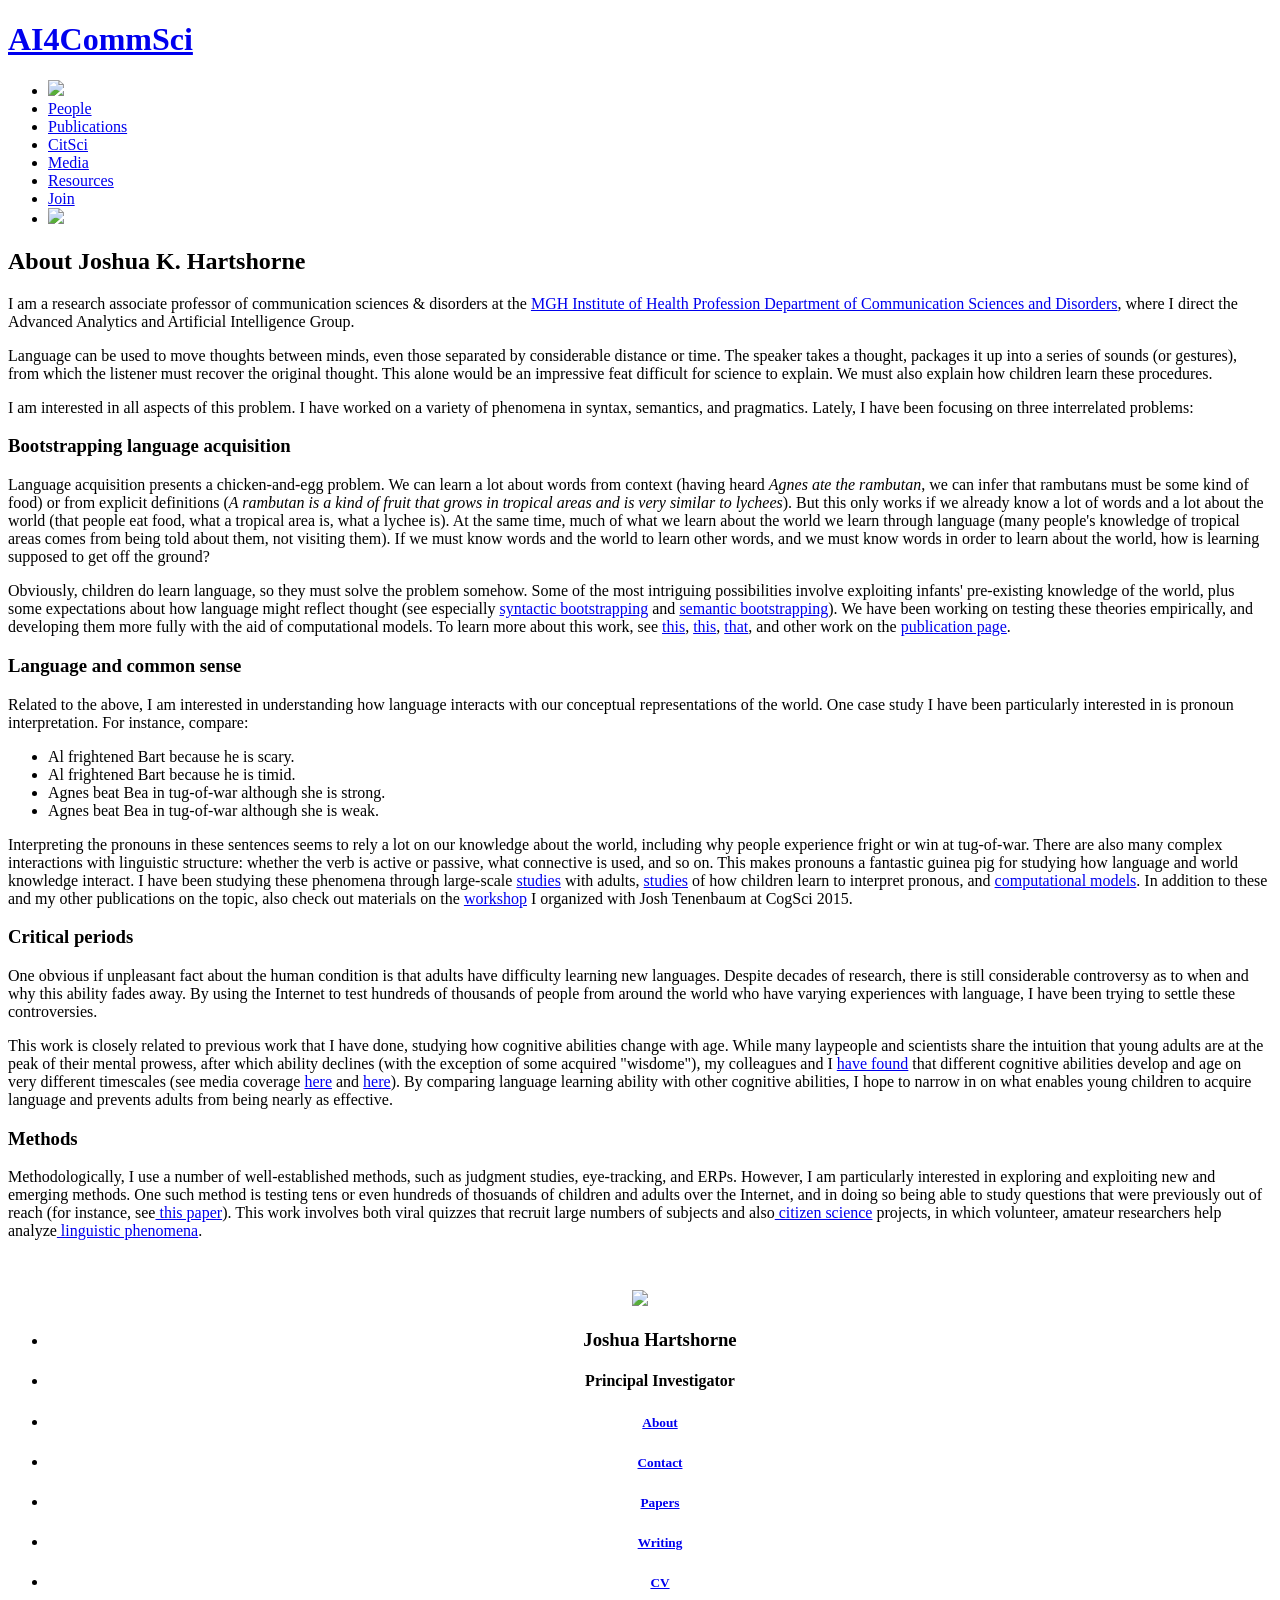
==== JKHartshorne.About.html @ 5b27b903 "Updated JKH CV on all All relevant links were updated" ====
<!DOCTYPE HTML>

<html>
	<head>
		<title>AI4CommSci!</title>
		<meta charset="utf-8" />
		<meta name="viewport" content="width=device-width, initial-scale=1" />
		<!--[if lte IE 8]><script src="assets/js/ie/html5shiv.js"></script><![endif]-->
		<link rel="stylesheet" href="assets/css/main.css" />
		<!--[if lte IE 8]><link rel="stylesheet" href="assets/css/ie8.css" /><![endif]-->
		<!--[if lte IE 9]><link rel="stylesheet" href="assets/css/ie9.css" /><![endif]-->
	</head>
	<body class="homepage">
		<div id="page-wrapper">

			<!-- Header -->
				<div id="header-wrapper">
					<div id="header" class="container">
						<!-- Logo -->
							<h1 id="logo"><a href="index.html">AI4CommSci</a></h1>
						<!-- Nav -->
						<nav id="nav">
							<ul id="header_ul">
								<li><img id="logo_rest" src="images/MGH IHP Logo.png"></li>
								<li><a href="People.html">People</a></li>
								<li><a href="Publications.html">Publications</a></li>
								<li><a href="http://gameswithwords.org/">CitSci</a></li>
								<li class="break"><a href="Media.html">Media</a></li>
								<li><a href="Resources.html">Resources</a></li>
								<li><a href="Join.html">Join</a></li>
								<li><img id="logo_rest" src="images/lab_new_logo.png"></li>

							</ul>
						</nav>

					</div>
				</div>

			<!-- Main -->
				<div class="wrapper">
					<div class="container" id="main">
						<div class="row 150%">
							<div class="8u 12u(narrower)">

								<!-- Content -->
									<article id="content">
						<!-- Content -->
								<header>
									<h2>About Joshua K. Hartshorne</h2>
								</header>
									<p>I am a research associate professor of communication sciences & disorders at the <a href="https://www.mghihp.edu/health-rehabilitation-sciences/departments-programs/communication-sciences-disorders" target="_blank">MGH Institute of Health Profession Department of Communication Sciences and Disorders</a>, where I direct the Advanced Analytics and Artificial Intelligence Group.</p>
									<p>Language can be used to move thoughts between minds, even those separated by considerable distance or time. The speaker takes a thought, packages it up into a series of sounds (or gestures), from which the listener must recover the original thought. This alone would be an impressive feat difficult for science to explain. We must also explain how children learn these procedures.</p>
									<p>I am interested in all aspects of this problem. I have worked on a variety of phenomena in syntax, semantics, and pragmatics. Lately, I have been focusing on three interrelated problems:</p>
									<h3>Bootstrapping language acquisition</h3>
									<p>Language acquisition presents a chicken-and-egg problem. We can learn a lot about words from context (having heard <i>Agnes ate the rambutan</i>, we can infer that rambutans must be some kind of food) or from explicit definitions (<i>A rambutan is a kind of fruit that grows in tropical areas and is very similar to lychees</i>). But this only works if we already know a lot of words and a lot about the world (that people eat food, what a tropical area is, what a lychee is). At the same time, much of what we learn about the world we learn through language (many people's knowledge of tropical areas comes from being told about them, not visiting them). If we must know words and the world to learn other words, and we must know words in order to learn about the world, how is learning supposed to get off the ground? </p>
									<p>Obviously, children do learn language, so they must solve the problem somehow. Some of the most intriguing possibilities involve exploiting infants' pre-existing knowledge of the world, plus some expectations about how language might reflect thought (see especially <a href="https://en.wikipedia.org/wiki/Syntactic_bootstrapping" target="_blank">syntactic bootstrapping</a> and <a href="https://en.wikipedia.org/wiki/Bootstrapping_(linguistics)#Semantic_bootstrapping" target="_blank">semantic bootstrapping</a>). We have been working on testing these theories empirically, and developing them more fully with the aid of computational models. To learn more about this work, see <a href="https://d2dg4e62b1gc8m.cloudfront.net/pub_pdfs/HartshorneODonnellSudo_Cognition.pdf" target="_blank">this</a>, <a href="https://d2dg4e62b1gc8m.cloudfront.net/pub_pdfs/HartshornePogueSnedeker_withfigs.pdf" target="_blank">this</a>, <a href="https://d2dg4e62b1gc8m.cloudfront.net/pub_pdfs/HartshorneBonialPalmerACL2014.pdf" target="_blank">that</a>, and other work on the <a href="Publications.html">publication page</a>.</p>
									<h3>Language and common sense</h3>
									<p>Related to the above, I am interested in understanding how language interacts with our conceptual representations of the world. One case study I have been particularly interested in is pronoun interpretation. For instance, compare:
									<ul>
										<li>Al frightened Bart because he is scary.</li>
										<li>Al frightened Bart because he is timid.</li>
										<li>Agnes beat Bea in tug-of-war although she is strong.</li>
										<li>Agnes beat Bea in tug-of-war although she is weak.</li>
									</ul>
 									<p>Interpreting the pronouns in these sentences seems to rely a lot on our knowledge about the world, including why people experience fright or win at tug-of-war. There are also many complex interactions with linguistic structure: whether the verb is active or passive, what connective is used, and so on. This makes pronouns a fantastic guinea pig for studying how language and world knowledge interact. I have been studying these phenomena through large-scale <a href="https://d2dg4e62b1gc8m.cloudfront.net/pub_pdfs/HartshorneSnedeker2012.pdf" target="_blank">studies</a> with adults, <a href= "https://d2dg4e62b1gc8m.cloudfront.net/pub_pdfs/HartshorneNappaSnedeker_OOM_final.pdf" target="_blank">studies</a> of how children learn to interpret pronous, and <a href="https://d2dg4e62b1gc8m.cloudfront.net/pub_pdfs/Psychonomics_2014_Winograd.pdf" target="_blank">computational models</a>. In addition to these and my other publications on the topic, also check out materials on the <a href= "https://sites.google.com/site/languageandcommonsense2015/" target="_blank">workshop</a> I organized with Josh Tenenbaum at CogSci 2015.</p>
 									<h3>Critical periods</h3>
 									<p>One obvious if unpleasant fact about the human condition is that adults have difficulty learning new languages. Despite decades of research, there is still considerable controversy as to when and why this ability fades away. By using the Internet to test hundreds of thousands of people from around the world who have varying experiences with language, I have been trying to settle these controversies.</p>
 									<p>This work is closely related to previous work that I have done, studying how cognitive abilities change with age. While many laypeople and scientists share the intuition that young adults are at the peak of their mental prowess, after which ability declines (with the exception of some acquired "wisdome"), my colleagues and I <a href="https://d2dg4e62b1gc8m.cloudfront.net/pub_pdfs/HartshorneGermine2015.pdf" target="_blank">have found</a> that different cognitive abilities develop and age on very different timescales (see media coverage <a href="https://www.nytimes.com/2015/03/17/health/older-really-can-mean-wiser.html?_r=0" target="_blank">here</a> and <a href="https://www.bostonglobe.com/metro/2015/03/05/maybe-aging-isn-bad-after-all/VG7Jr73FstxcTl2h29CgRL/story.html" target="_blank">here</a>). By comparing language learning ability with other cognitive abilities, I hope to narrow in on what enables young children to acquire language and prevents adults from being nearly as effective.</p>
 									<h3>Methods</h3>
									<p>Methodologically, I use a number of well-established methods, such as judgment studies, eye-tracking, and ERPs. However, I am particularly interested in exploring and exploiting new and emerging methods. One such method is testing tens or even hundreds of thosuands of children and adults over the Internet, and in doing so being able to study questions that were previously out of reach (for instance, see<a href="https://d2dg4e62b1gc8m.cloudfront.net/pub_pdfs/HartshorneGermine2015.pdf" target="_blank"> this paper</a>). This work involves both viral quizzes that recruit large numbers of subjects and also<a href="https://en.wikipedia.org/wiki/Citizen_science" target="_blank"> citizen science</a> projects, in which volunteer, amateur researchers help analyze<a href="https://d2dg4e62b1gc8m.cloudfront.net/pub_pdfs/HartshorneBonialPalmerACL2014.pdf" target="_blank"> linguistic phenomena</a>.</p>

							</article>
							<p>&nbsp;</p>


		</div>
		<div class="4u 12u(narrower)">

								<!-- Sidebar -->
									<section id="sidebar">
										<center><section>
											<img src="images/Josh3.jpeg" height="250">
											<ul>
												<li><h3><b>Joshua Hartshorne</b></h3></li>
												<li><h4><b>Principal Investigator</b></h4></li>
												<li><h5><a href="JKHartshorne.About.html">About</a></h5></li>
												<li><h5><a href="JKHartshorne.Contact.html">Contact</a></h5></li>
												<li><h5><a href="Publications.html">Papers</a></h5></li>
												<li><h5><a href="JKHartshorne.Writing.html">Writing</a></h5></li>
												<li><h5><a href="images/documents/CV_papers_together (1) 4.28">CV</a></h5></li>
											</ul>

										</center></section>
									</section>

							</div>

		<!-- Scripts -->

			<script src="assets/js/jquery.min.js"></script>
			<script src="assets/js/jquery.dropotron.min.js"></script>
			<script src="assets/js/skel.min.js"></script>
			<script src="assets/js/util.js"></script>
			<!--[if lte IE 8]><script src="assets/js/ie/respond.min.js"></script><![endif]-->
			<script src="assets/js/main.js"></script>

	</body>
</html>
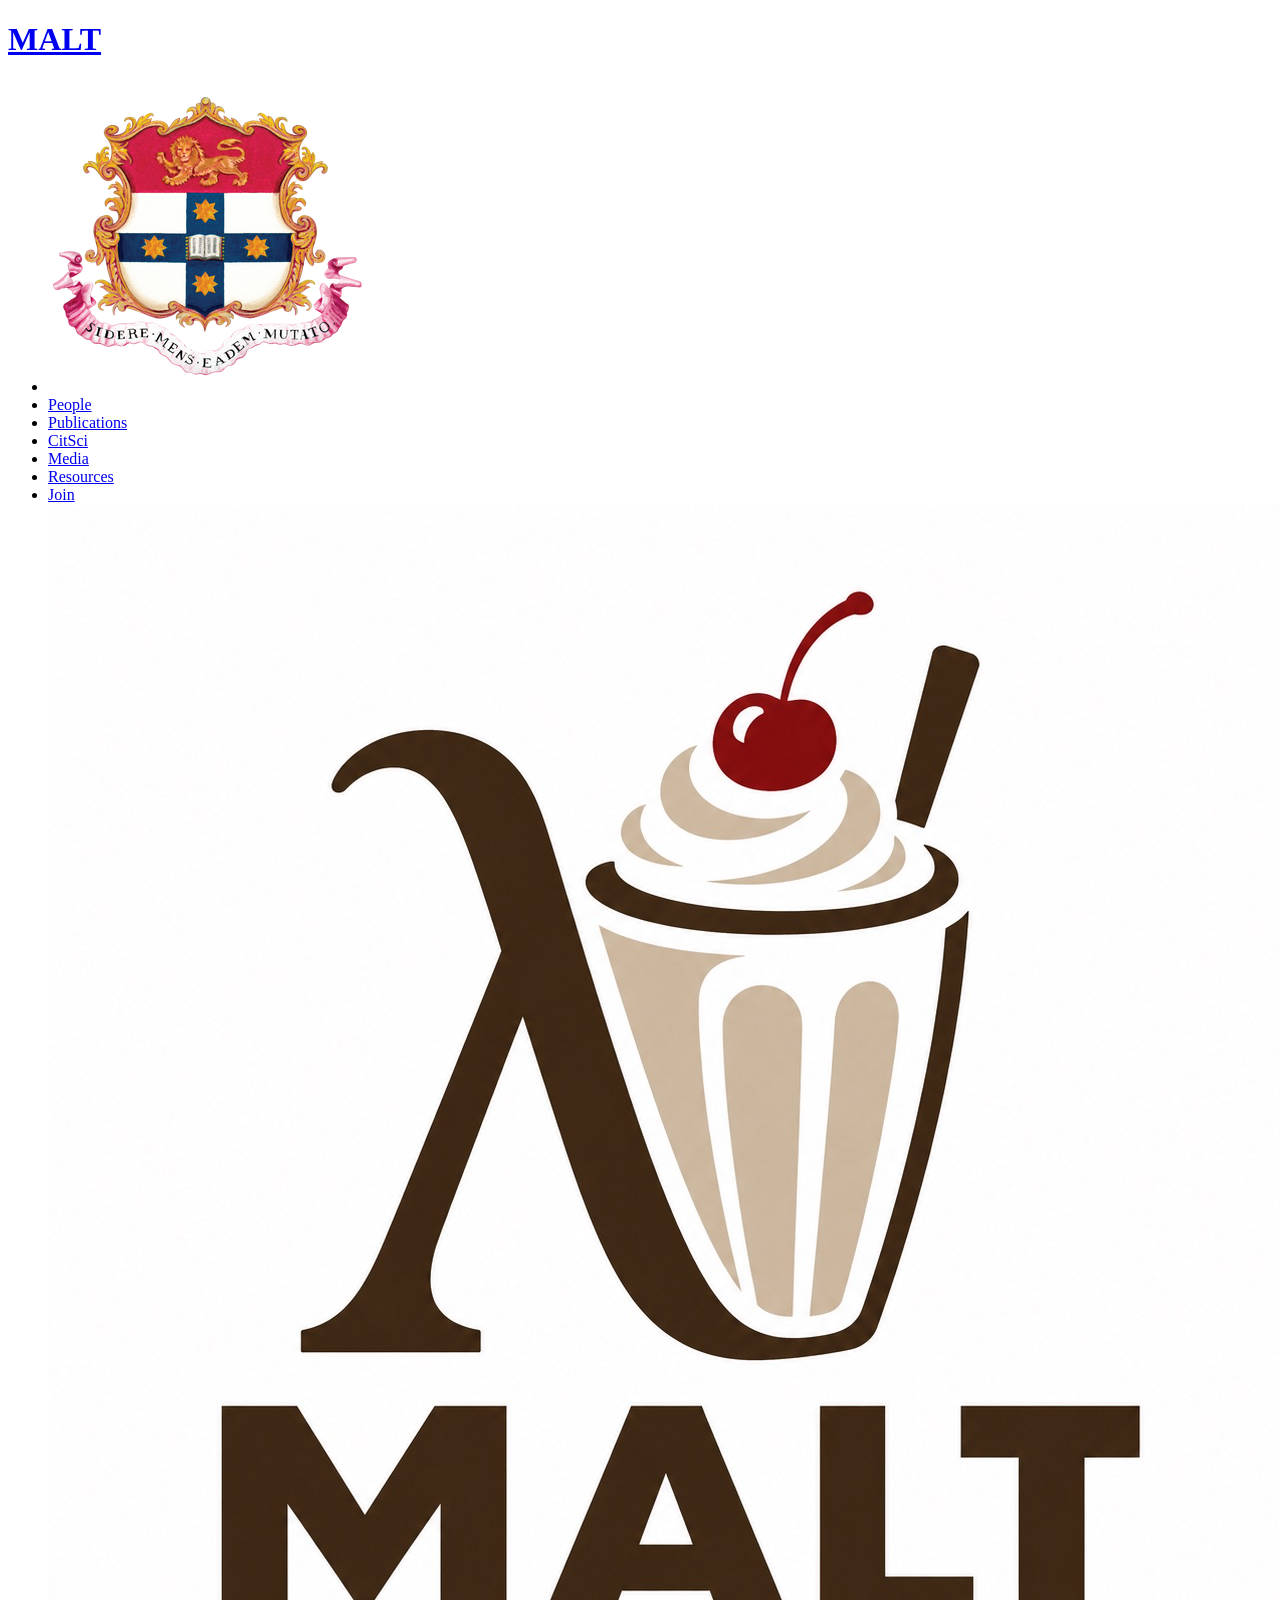
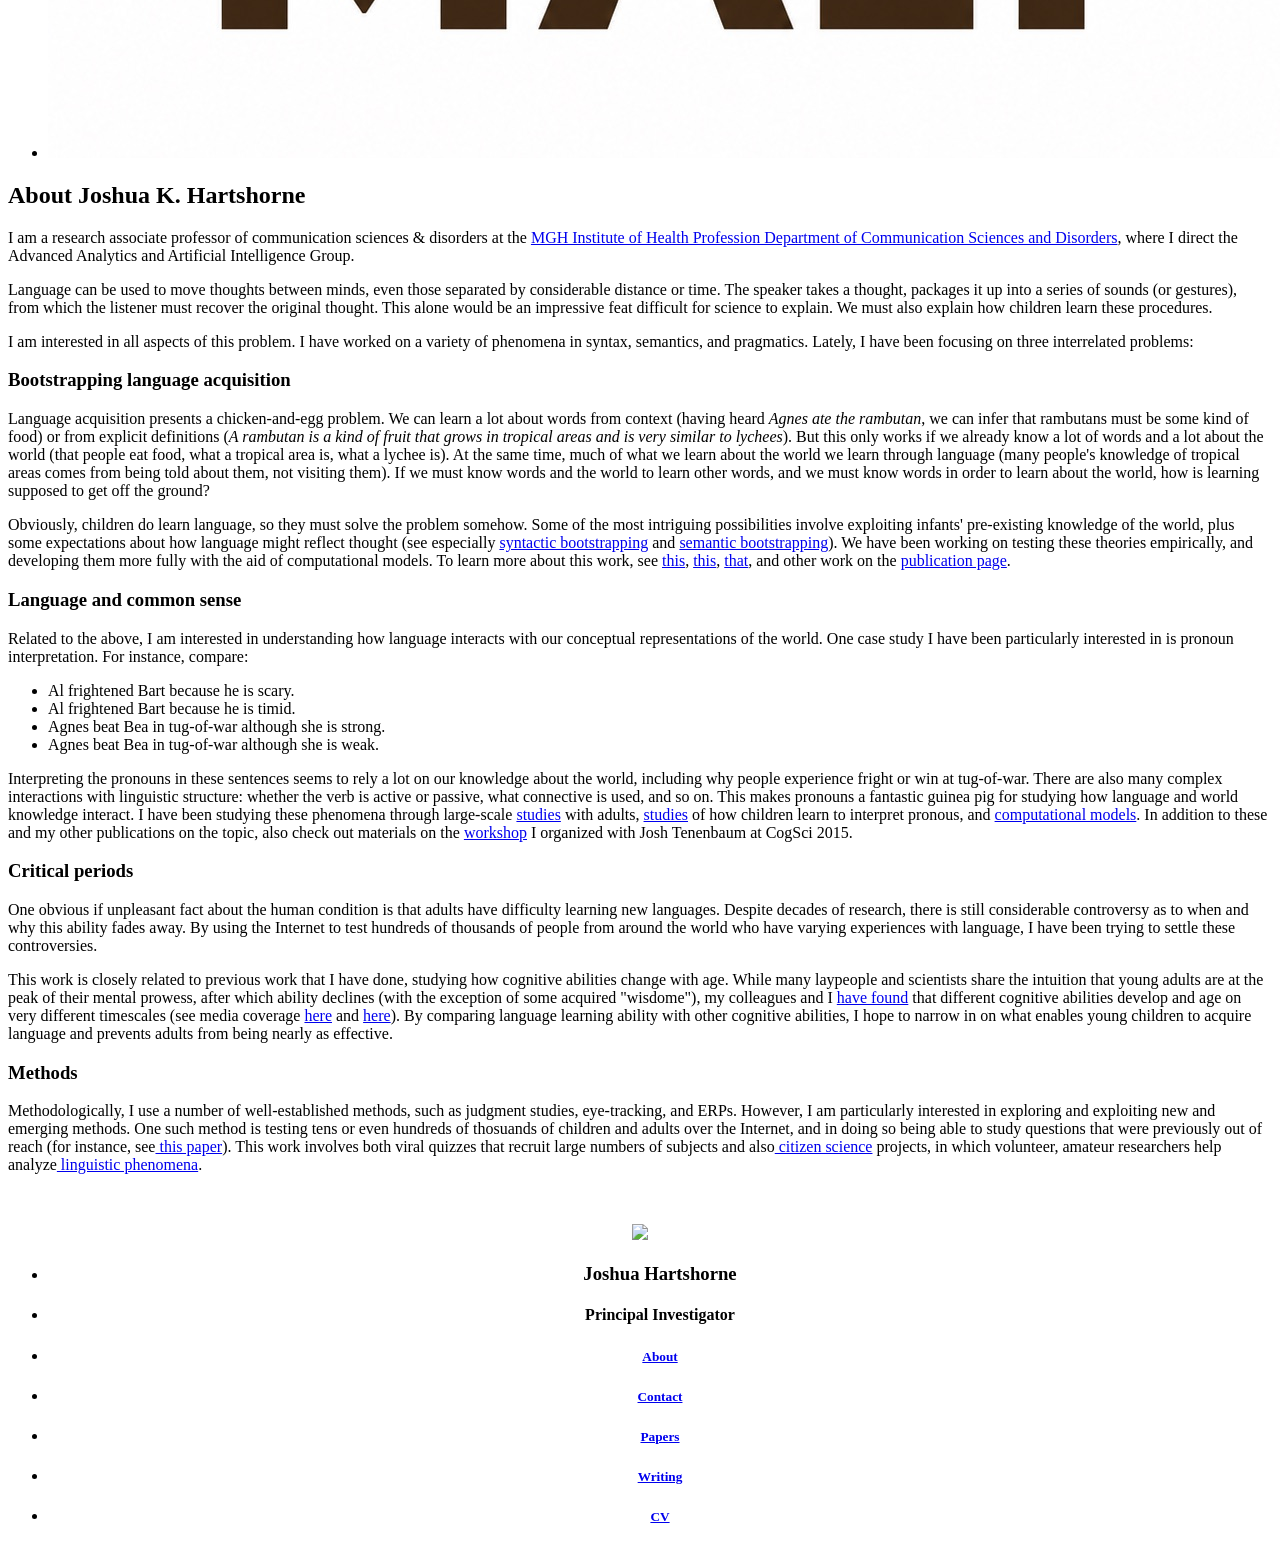
==== commit 03e25454: "All major updates" ====
--- a/JKHartshorne.About.html
+++ b/JKHartshorne.About.html
@@ -2,7 +2,7 @@
 
 <html>
 	<head>
-		<title>AI4CommSci!</title>
+		<title>MALT!</title>
 		<meta charset="utf-8" />
 		<meta name="viewport" content="width=device-width, initial-scale=1" />
 		<!--[if lte IE 8]><script src="assets/js/ie/html5shiv.js"></script><![endif]-->
@@ -17,18 +17,18 @@
 				<div id="header-wrapper">
 					<div id="header" class="container">
 						<!-- Logo -->
-							<h1 id="logo"><a href="index.html">AI4CommSci</a></h1>
+							<h1 id="logo"><a href="index.html">MALT</a></h1>
 						<!-- Nav -->
 						<nav id="nav">
 							<ul id="header_ul">
-								<li><img id="logo_rest" src="images/MGH IHP Logo.png"></li>
+								<li><img id="logo_rest" src="images/Crest.png"></li>
 								<li><a href="People.html">People</a></li>
 								<li><a href="Publications.html">Publications</a></li>
 								<li><a href="http://gameswithwords.org/">CitSci</a></li>
 								<li class="break"><a href="Media.html">Media</a></li>
 								<li><a href="Resources.html">Resources</a></li>
 								<li><a href="Join.html">Join</a></li>
-								<li><img id="logo_rest" src="images/lab_new_logo.png"></li>
+								<li><img id="logo_rest" src="images/MALT logo.png"></li>
 
 							</ul>
 						</nav>
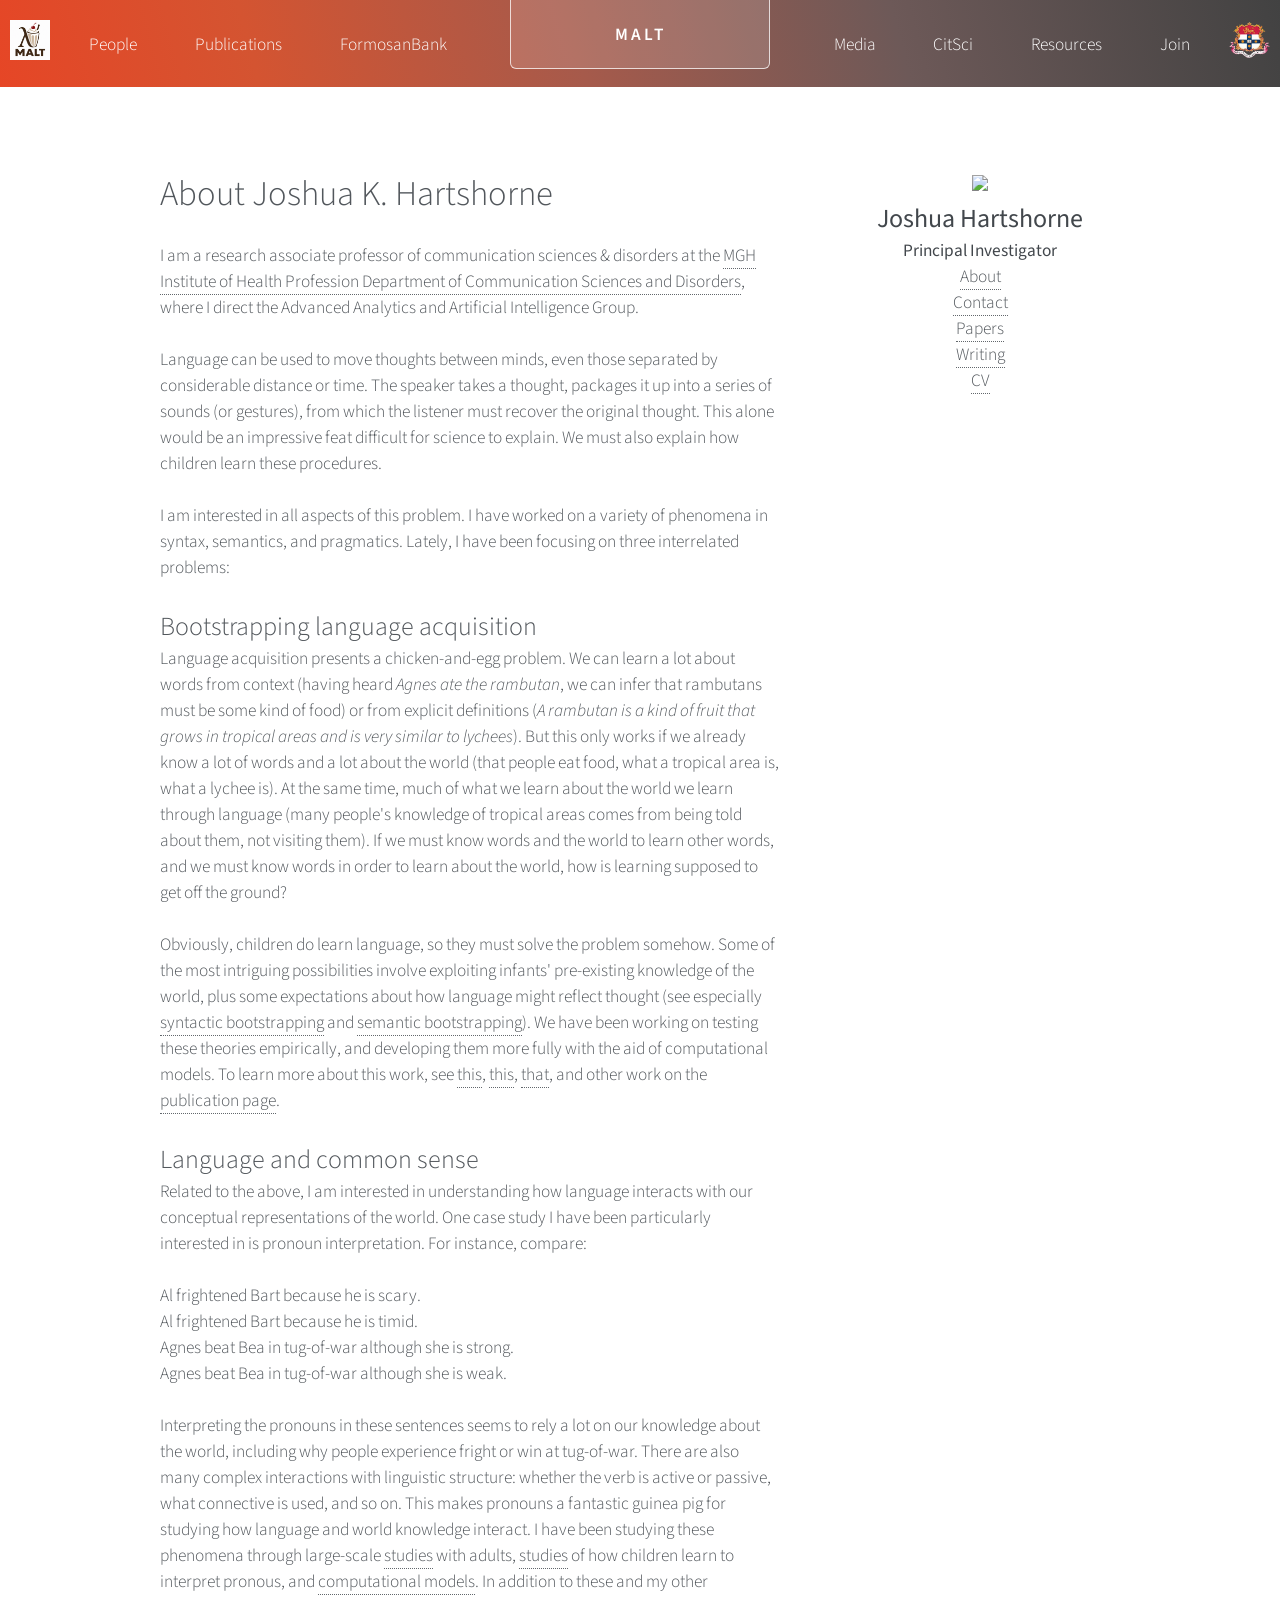
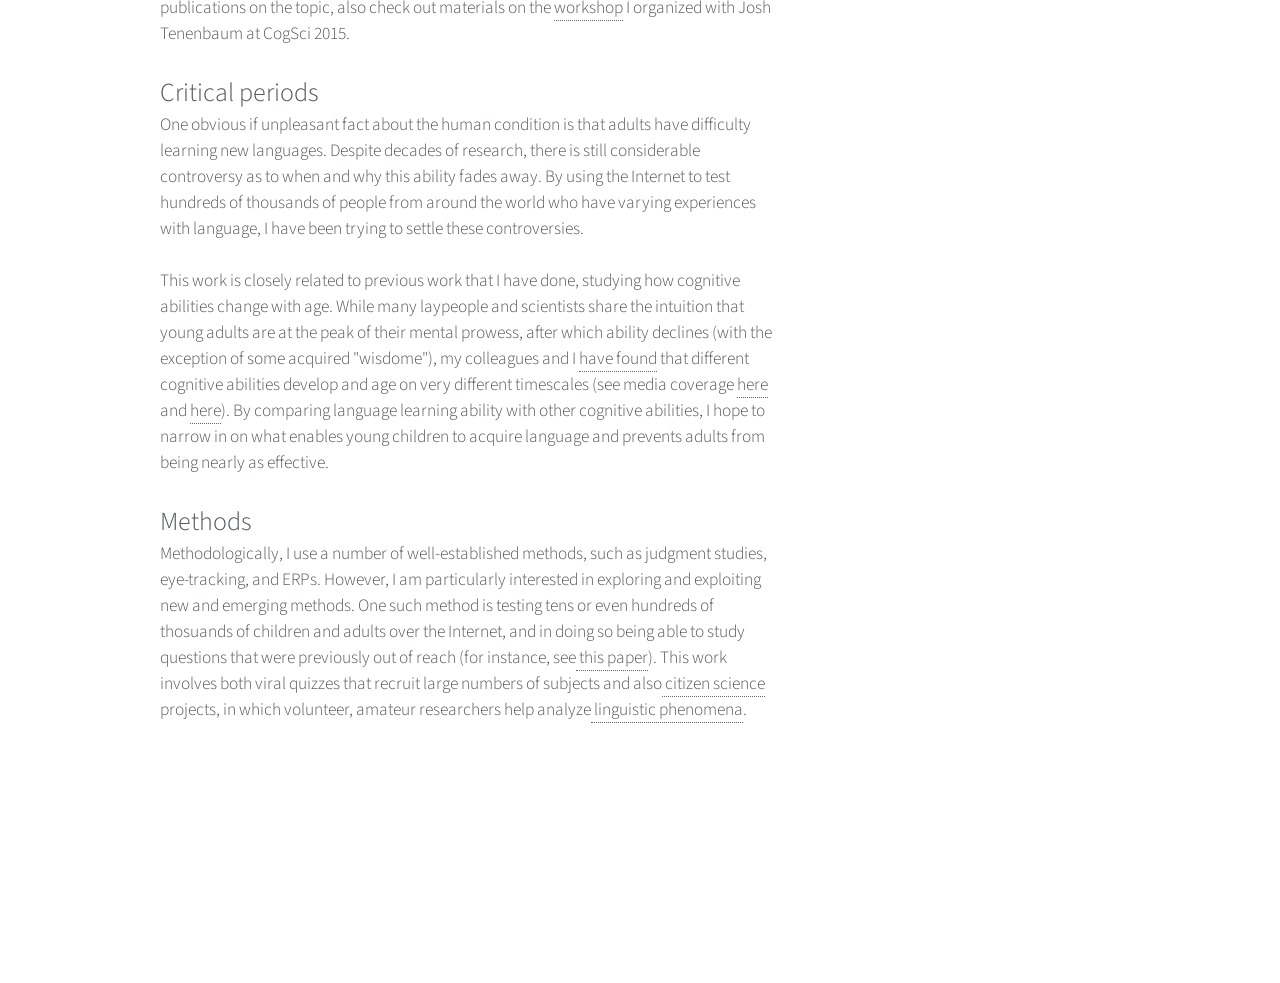
==== commit eb3530de: "Updates for job searches." ====
--- a/JKHartshorne.About.html
+++ b/JKHartshorne.About.html
@@ -21,14 +21,15 @@
 						<!-- Nav -->
 						<nav id="nav">
 							<ul id="header_ul">
-								<li><img id="logo_rest" src="images/Crest.png"></li>
+								<li><img id="logo_rest" src="images/MALT logo.png"></li>
 								<li><a href="People.html">People</a></li>
 								<li><a href="Publications.html">Publications</a></li>
+								<li><a href="https://ai4commsci.gitbook.io/formosanbank">FormosanBank</a></li>
+								<li class="break"><a href="Media.html">Media</a></li>
 								<li><a href="http://gameswithwords.org/">CitSci</a></li>
-								<li class="break"><a href="Media.html">Media</a></li>
 								<li><a href="Resources.html">Resources</a></li>
 								<li><a href="Join.html">Join</a></li>
-								<li><img id="logo_rest" src="images/MALT logo.png"></li>
+								<li><img id="logo_rest" src="images/Crest.png"></li>
 
 							</ul>
 						</nav>
--- a/assets/css/main.css
+++ b/assets/css/main.css
@@ -0,0 +1,3259 @@
+@import url("font-awesome.min.css");
+@import url("http://fonts.googleapis.com/css?family=Source+Sans+Pro:300,300italic,400,400italic,600");
+
+/*
+	Telephasic by HTML5 UP
+	html5up.net | @ajlkn
+	Free for personal and commercial use under the CCA 3.0 license (html5up.net/license)
+*/
+
+/* Reset */
+
+html,
+body,
+div,
+span,
+applet,
+object,
+iframe,
+h1,
+h2,
+h3,
+h4,
+h5,
+h6,
+p,
+blockquote,
+pre,
+a,
+abbr,
+acronym,
+address,
+big,
+cite,
+code,
+del,
+dfn,
+em,
+img,
+ins,
+kbd,
+q,
+s,
+samp,
+small,
+strike,
+strong,
+sub,
+sup,
+tt,
+var,
+b,
+u,
+i,
+center,
+dl,
+dt,
+dd,
+ol,
+ul,
+li,
+fieldset,
+form,
+label,
+legend,
+table,
+caption,
+tbody,
+tfoot,
+thead,
+tr,
+th,
+td,
+article,
+aside,
+canvas,
+details,
+embed,
+figure,
+figcaption,
+footer,
+header,
+hgroup,
+menu,
+nav,
+output,
+ruby,
+section,
+summary,
+time,
+mark,
+audio,
+video {
+  margin: 0;
+  padding: 0;
+  border: 0;
+  font-size: 100%;
+  font: inherit;
+  vertical-align: baseline;
+}
+
+article,
+aside,
+details,
+figcaption,
+figure,
+footer,
+header,
+hgroup,
+menu,
+nav,
+section {
+  display: block;
+}
+
+body {
+  line-height: 1;
+}
+
+ol,
+ul {
+  list-style: none;
+}
+
+blockquote,
+q {
+  quotes: none;
+}
+
+blockquote:before,
+blockquote:after,
+q:before,
+q:after {
+  content: "";
+  content: none;
+}
+
+table {
+  border-collapse: collapse;
+  border-spacing: 0;
+}
+
+body {
+  -webkit-text-size-adjust: none;
+}
+
+/* Box Model */
+
+*,
+*:before,
+*:after {
+  -moz-box-sizing: border-box;
+  -webkit-box-sizing: border-box;
+  box-sizing: border-box;
+}
+
+/* Containers */
+
+.container {
+  margin-left: auto;
+  margin-right: auto;
+}
+
+.container.\31 25\25 {
+  width: 100%;
+  max-width: 1500px;
+  min-width: 1200px;
+}
+
+.container.\37 5\25 {
+  width: 900px;
+}
+
+.container.\35 0\25 {
+  width: 600px;
+}
+
+.container.\32 5\25 {
+  width: 300px;
+}
+
+.container {
+  width: 1200px;
+}
+
+@media screen and (max-width: 1280px) {
+  .container.\31 25\25 {
+    width: 100%;
+    max-width: 1200px;
+    min-width: 960px;
+  }
+
+  .container.\37 5\25 {
+    width: 720px;
+  }
+
+  .container.\35 0\25 {
+    width: 480px;
+  }
+
+  .container.\32 5\25 {
+    width: 240px;
+  }
+
+  .container {
+    width: 960px;
+  }
+}
+
+@media screen and (max-width: 1080px) {
+  .container.\31 25\25 {
+    width: 100%;
+    max-width: 125%;
+    min-width: 100%;
+  }
+
+  .container.\37 5\25 {
+    width: 75%;
+  }
+
+  .container.\35 0\25 {
+    width: 50%;
+  }
+
+  .container.\32 5\25 {
+    width: 25%;
+  }
+
+  .container {
+    width: 100%;
+  }
+}
+
+@media screen and (max-width: 820px) {
+  .container.\31 25\25 {
+    width: 100%;
+    max-width: 125%;
+    min-width: 100%;
+  }
+
+  .container.\37 5\25 {
+    width: 75%;
+  }
+
+  .container.\35 0\25 {
+    width: 50%;
+  }
+
+  .container.\32 5\25 {
+    width: 25%;
+  }
+
+  .container {
+    width: 100% !important;
+  }
+}
+
+@media screen and (max-width: 736px) {
+  .container.\31 25\25 {
+    width: 100%;
+    max-width: 125%;
+    min-width: 100%;
+  }
+
+  .container.\37 5\25 {
+    width: 75%;
+  }
+
+  .container.\35 0\25 {
+    width: 50%;
+  }
+
+  .container.\32 5\25 {
+    width: 25%;
+  }
+
+  .container {
+    width: 100% !important;
+  }
+}
+
+@media screen and (max-width: 480px) {
+  .container.\31 25\25 {
+    width: 100%;
+    max-width: 125%;
+    min-width: 100%;
+  }
+
+  .container.\37 5\25 {
+    width: 75%;
+  }
+
+  .container.\35 0\25 {
+    width: 50%;
+  }
+
+  .container.\32 5\25 {
+    width: 25%;
+  }
+
+  .container {
+    width: 100% !important;
+  }
+}
+
+/* Grid */
+
+.row {
+  border-bottom: solid 1px transparent;
+  -moz-box-sizing: border-box;
+  -webkit-box-sizing: border-box;
+  box-sizing: border-box;
+}
+
+.row > * {
+  float: left;
+  -moz-box-sizing: border-box;
+  -webkit-box-sizing: border-box;
+  box-sizing: border-box;
+}
+
+.row:after,
+.row:before {
+  content: "";
+  display: block;
+  clear: both;
+  height: 0;
+}
+
+.row.uniform > * > :first-child {
+  margin-top: 0;
+}
+
+.row.uniform > * > :last-child {
+  margin-bottom: 0;
+}
+
+.row.\30 \25 > * {
+  padding: 0px 0 0 0px;
+}
+
+.row.\30 \25 {
+  margin: 0px 0 -1px 0px;
+}
+
+.row.uniform.\30 \25 > * {
+  padding: 0px 0 0 0px;
+}
+
+.row.uniform.\30 \25 {
+  margin: 0px 0 -1px 0px;
+}
+
+.row > * {
+  padding: 50px 0 0 50px;
+}
+
+.row {
+  margin: -50px 0 -1px -50px;
+}
+
+.row.uniform > * {
+  padding: 50px 0 0 50px;
+}
+
+.row.uniform {
+  margin: -50px 0 -1px -50px;
+}
+
+.row.\32 00\25 > * {
+  padding: 100px 0 0 100px;
+}
+
+.row.\32 00\25 {
+  margin: -100px 0 -1px -100px;
+}
+
+.row.uniform.\32 00\25 > * {
+  padding: 100px 0 0 100px;
+}
+
+.row.uniform.\32 00\25 {
+  margin: -100px 0 -1px -100px;
+}
+
+.row.\31 50\25 > * {
+  padding: 75px 0 0 75px;
+}
+
+.row.\31 50\25 {
+  margin: -75px 0 -1px -75px;
+}
+
+.row.uniform.\31 50\25 > * {
+  padding: 75px 0 0 75px;
+}
+
+.row.uniform.\31 50\25 {
+  margin: -75px 0 -1px -75px;
+}
+
+.row.\35 0\25 > * {
+  padding: 25px 0 0 25px;
+}
+
+.row.\35 0\25 {
+  margin: -25px 0 -1px -25px;
+}
+
+.row.uniform.\35 0\25 > * {
+  padding: 25px 0 0 25px;
+}
+
+.row.uniform.\35 0\25 {
+  margin: -25px 0 -1px -25px;
+}
+
+.row.\32 5\25 > * {
+  padding: 12.5px 0 0 12.5px;
+}
+
+.row.\32 5\25 {
+  margin: -12.5px 0 -1px -12.5px;
+}
+
+.row.uniform.\32 5\25 > * {
+  padding: 12.5px 0 0 12.5px;
+}
+
+.row.uniform.\32 5\25 {
+  margin: -12.5px 0 -1px -12.5px;
+}
+
+.\31 2u,
+.\31 2u\24 {
+  width: 100%;
+  clear: none;
+  margin-left: 0;
+}
+
+.\31 1u,
+.\31 1u\24 {
+  width: 91.6666666667%;
+  clear: none;
+  margin-left: 0;
+}
+
+.\31 0u,
+.\31 0u\24 {
+  width: 83.3333333333%;
+  clear: none;
+  margin-left: 0;
+}
+
+.\39 u,
+.\39 u\24 {
+  width: 75%;
+  clear: none;
+  margin-left: 0;
+}
+
+.\38 u,
+.\38 u\24 {
+  width: 66.6666666667%;
+  clear: none;
+  margin-left: 0;
+}
+
+.\37 u,
+.\37 u\24 {
+  width: 58.3333333333%;
+  clear: none;
+  margin-left: 0;
+}
+
+.\36 u,
+.\36 u\24 {
+  width: 50%;
+  clear: none;
+  margin-left: 0;
+}
+
+.\35 u,
+.\35 u\24 {
+  width: 41.6666666667%;
+  clear: none;
+  margin-left: 0;
+}
+
+.\34 u,
+.\34 u\24 {
+  width: 33.3333333333%;
+  clear: none;
+  margin-left: 0;
+}
+
+.\33 u,
+.\33 u\24 {
+  width: 25%;
+  clear: none;
+  margin-left: 0;
+}
+
+.\32 u,
+.\32 u\24 {
+  width: 16.6666666667%;
+  clear: none;
+  margin-left: 0;
+}
+
+.\31 u,
+.\31 u\24 {
+  width: 8.3333333333%;
+  clear: none;
+  margin-left: 0;
+}
+
+.\31 2u\24 + *,
+.\31 1u\24 + *,
+.\31 0u\24 + *,
+.\39 u\24 + *,
+.\38 u\24 + *,
+.\37 u\24 + *,
+.\36 u\24 + *,
+.\35 u\24 + *,
+.\34 u\24 + *,
+.\33 u\24 + *,
+.\32 u\24 + *,
+.\31 u\24 + * {
+  clear: left;
+}
+
+.\-11u {
+  margin-left: 91.66667%;
+}
+
+.\-10u {
+  margin-left: 83.33333%;
+}
+
+.\-9u {
+  margin-left: 75%;
+}
+
+.\-8u {
+  margin-left: 66.66667%;
+}
+
+.\-7u {
+  margin-left: 58.33333%;
+}
+
+.\-6u {
+  margin-left: 50%;
+}
+
+.\-5u {
+  margin-left: 41.66667%;
+}
+
+.\-4u {
+  margin-left: 33.33333%;
+}
+
+.\-3u {
+  margin-left: 25%;
+}
+
+.\-2u {
+  margin-left: 16.66667%;
+}
+
+.\-1u {
+  margin-left: 8.33333%;
+}
+
+@media screen and (max-width: 1280px) {
+  .row > * {
+    padding: 40px 0 0 40px;
+  }
+
+  .row {
+    margin: -40px 0 -1px -40px;
+  }
+
+  .row.uniform > * {
+    padding: 40px 0 0 40px;
+  }
+
+  .row.uniform {
+    margin: -40px 0 -1px -40px;
+  }
+
+  .row.\32 00\25 > * {
+    padding: 80px 0 0 80px;
+  }
+
+  .row.\32 00\25 {
+    margin: -80px 0 -1px -80px;
+  }
+
+  .row.uniform.\32 00\25 > * {
+    padding: 80px 0 0 80px;
+  }
+
+  .row.uniform.\32 00\25 {
+    margin: -80px 0 -1px -80px;
+  }
+
+  .row.\31 50\25 > * {
+    padding: 60px 0 0 60px;
+  }
+
+  .row.\31 50\25 {
+    margin: -60px 0 -1px -60px;
+  }
+
+  .row.uniform.\31 50\25 > * {
+    padding: 60px 0 0 60px;
+  }
+
+  .row.uniform.\31 50\25 {
+    margin: -60px 0 -1px -60px;
+  }
+
+  .row.\35 0\25 > * {
+    padding: 20px 0 0 20px;
+  }
+
+  .row.\35 0\25 {
+    margin: -20px 0 -1px -20px;
+  }
+
+  .row.uniform.\35 0\25 > * {
+    padding: 20px 0 0 20px;
+  }
+
+  .row.uniform.\35 0\25 {
+    margin: -20px 0 -1px -20px;
+  }
+
+  .row.\32 5\25 > * {
+    padding: 10px 0 0 10px;
+  }
+
+  .row.\32 5\25 {
+    margin: -10px 0 -1px -10px;
+  }
+
+  .row.uniform.\32 5\25 > * {
+    padding: 10px 0 0 10px;
+  }
+
+  .row.uniform.\32 5\25 {
+    margin: -10px 0 -1px -10px;
+  }
+
+  .\31 2u\28normal\29,
+  .\31 2u\24\28normal\29 {
+    width: 100%;
+    clear: none;
+    margin-left: 0;
+  }
+
+  .\31 1u\28normal\29,
+  .\31 1u\24\28normal\29 {
+    width: 91.6666666667%;
+    clear: none;
+    margin-left: 0;
+  }
+
+  .\31 0u\28normal\29,
+  .\31 0u\24\28normal\29 {
+    width: 83.3333333333%;
+    clear: none;
+    margin-left: 0;
+  }
+
+  .\39 u\28normal\29,
+  .\39 u\24\28normal\29 {
+    width: 75%;
+    clear: none;
+    margin-left: 0;
+  }
+
+  .\38 u\28normal\29,
+  .\38 u\24\28normal\29 {
+    width: 66.6666666667%;
+    clear: none;
+    margin-left: 0;
+  }
+
+  .\37 u\28normal\29,
+  .\37 u\24\28normal\29 {
+    width: 58.3333333333%;
+    clear: none;
+    margin-left: 0;
+  }
+
+  .\36 u\28normal\29,
+  .\36 u\24\28normal\29 {
+    width: 50%;
+    clear: none;
+    margin-left: 0;
+  }
+
+  .\35 u\28normal\29,
+  .\35 u\24\28normal\29 {
+    width: 41.6666666667%;
+    clear: none;
+    margin-left: 0;
+  }
+
+  .\34 u\28normal\29,
+  .\34 u\24\28normal\29 {
+    width: 33.3333333333%;
+    clear: none;
+    margin-left: 0;
+  }
+
+  .\33 u\28normal\29,
+  .\33 u\24\28normal\29 {
+    width: 25%;
+    clear: none;
+    margin-left: 0;
+  }
+
+  .\32 u\28normal\29,
+  .\32 u\24\28normal\29 {
+    width: 16.6666666667%;
+    clear: none;
+    margin-left: 0;
+  }
+
+  .\31 u\28normal\29,
+  .\31 u\24\28normal\29 {
+    width: 8.3333333333%;
+    clear: none;
+    margin-left: 0;
+  }
+
+  .\31 2u\24\28normal\29 + *,
+  .\31 1u\24\28normal\29 + *,
+  .\31 0u\24\28normal\29 + *,
+  .\39 u\24\28normal\29 + *,
+  .\38 u\24\28normal\29 + *,
+  .\37 u\24\28normal\29 + *,
+  .\36 u\24\28normal\29 + *,
+  .\35 u\24\28normal\29 + *,
+  .\34 u\24\28normal\29 + *,
+  .\33 u\24\28normal\29 + *,
+  .\32 u\24\28normal\29 + *,
+  .\31 u\24\28normal\29 + * {
+    clear: left;
+  }
+
+  .\-11u\28normal\29 {
+    margin-left: 91.66667%;
+  }
+
+  .\-10u\28normal\29 {
+    margin-left: 83.33333%;
+  }
+
+  .\-9u\28normal\29 {
+    margin-left: 75%;
+  }
+
+  .\-8u\28normal\29 {
+    margin-left: 66.66667%;
+  }
+
+  .\-7u\28normal\29 {
+    margin-left: 58.33333%;
+  }
+
+  .\-6u\28normal\29 {
+    margin-left: 50%;
+  }
+
+  .\-5u\28normal\29 {
+    margin-left: 41.66667%;
+  }
+
+  .\-4u\28normal\29 {
+    margin-left: 33.33333%;
+  }
+
+  .\-3u\28normal\29 {
+    margin-left: 25%;
+  }
+
+  .\-2u\28normal\29 {
+    margin-left: 16.66667%;
+  }
+
+  .\-1u\28normal\29 {
+    margin-left: 8.33333%;
+  }
+}
+
+@media screen and (max-width: 1080px) {
+  .row > * {
+    padding: 40px 0 0 40px;
+  }
+
+  .row {
+    margin: -40px 0 -1px -40px;
+  }
+
+  .row.uniform > * {
+    padding: 40px 0 0 40px;
+  }
+
+  .row.uniform {
+    margin: -40px 0 -1px -40px;
+  }
+
+  .row.\32 00\25 > * {
+    padding: 80px 0 0 80px;
+  }
+
+  .row.\32 00\25 {
+    margin: -80px 0 -1px -80px;
+  }
+
+  .row.uniform.\32 00\25 > * {
+    padding: 80px 0 0 80px;
+  }
+
+  .row.uniform.\32 00\25 {
+    margin: -80px 0 -1px -80px;
+  }
+
+  .row.\31 50\25 > * {
+    padding: 60px 0 0 60px;
+  }
+
+  .row.\31 50\25 {
+    margin: -60px 0 -1px -60px;
+  }
+
+  .row.uniform.\31 50\25 > * {
+    padding: 60px 0 0 60px;
+  }
+
+  .row.uniform.\31 50\25 {
+    margin: -60px 0 -1px -60px;
+  }
+
+  .row.\35 0\25 > * {
+    padding: 20px 0 0 20px;
+  }
+
+  .row.\35 0\25 {
+    margin: -20px 0 -1px -20px;
+  }
+
+  .row.uniform.\35 0\25 > * {
+    padding: 20px 0 0 20px;
+  }
+
+  .row.uniform.\35 0\25 {
+    margin: -20px 0 -1px -20px;
+  }
+
+  .row.\32 5\25 > * {
+    padding: 10px 0 0 10px;
+  }
+
+  .row.\32 5\25 {
+    margin: -10px 0 -1px -10px;
+  }
+
+  .row.uniform.\32 5\25 > * {
+    padding: 10px 0 0 10px;
+  }
+
+  .row.uniform.\32 5\25 {
+    margin: -10px 0 -1px -10px;
+  }
+
+  .\31 2u\28narrow\29,
+  .\31 2u\24\28narrow\29 {
+    width: 100%;
+    clear: none;
+    margin-left: 0;
+  }
+
+  .\31 1u\28narrow\29,
+  .\31 1u\24\28narrow\29 {
+    width: 91.6666666667%;
+    clear: none;
+    margin-left: 0;
+  }
+
+  .\31 0u\28narrow\29,
+  .\31 0u\24\28narrow\29 {
+    width: 83.3333333333%;
+    clear: none;
+    margin-left: 0;
+  }
+
+  .\39 u\28narrow\29,
+  .\39 u\24\28narrow\29 {
+    width: 75%;
+    clear: none;
+    margin-left: 0;
+  }
+
+  .\38 u\28narrow\29,
+  .\38 u\24\28narrow\29 {
+    width: 66.6666666667%;
+    clear: none;
+    margin-left: 0;
+  }
+
+  .\37 u\28narrow\29,
+  .\37 u\24\28narrow\29 {
+    width: 58.3333333333%;
+    clear: none;
+    margin-left: 0;
+  }
+
+  .\36 u\28narrow\29,
+  .\36 u\24\28narrow\29 {
+    width: 50%;
+    clear: none;
+    margin-left: 0;
+  }
+
+  .\35 u\28narrow\29,
+  .\35 u\24\28narrow\29 {
+    width: 41.6666666667%;
+    clear: none;
+    margin-left: 0;
+  }
+
+  .\34 u\28narrow\29,
+  .\34 u\24\28narrow\29 {
+    width: 33.3333333333%;
+    clear: none;
+    margin-left: 0;
+  }
+
+  .\33 u\28narrow\29,
+  .\33 u\24\28narrow\29 {
+    width: 25%;
+    clear: none;
+    margin-left: 0;
+  }
+
+  .\32 u\28narrow\29,
+  .\32 u\24\28narrow\29 {
+    width: 16.6666666667%;
+    clear: none;
+    margin-left: 0;
+  }
+
+  .\31 u\28narrow\29,
+  .\31 u\24\28narrow\29 {
+    width: 8.3333333333%;
+    clear: none;
+    margin-left: 0;
+  }
+
+  .\31 2u\24\28narrow\29 + *,
+  .\31 1u\24\28narrow\29 + *,
+  .\31 0u\24\28narrow\29 + *,
+  .\39 u\24\28narrow\29 + *,
+  .\38 u\24\28narrow\29 + *,
+  .\37 u\24\28narrow\29 + *,
+  .\36 u\24\28narrow\29 + *,
+  .\35 u\24\28narrow\29 + *,
+  .\34 u\24\28narrow\29 + *,
+  .\33 u\24\28narrow\29 + *,
+  .\32 u\24\28narrow\29 + *,
+  .\31 u\24\28narrow\29 + * {
+    clear: left;
+  }
+
+  .\-11u\28narrow\29 {
+    margin-left: 91.66667%;
+  }
+
+  .\-10u\28narrow\29 {
+    margin-left: 83.33333%;
+  }
+
+  .\-9u\28narrow\29 {
+    margin-left: 75%;
+  }
+
+  .\-8u\28narrow\29 {
+    margin-left: 66.66667%;
+  }
+
+  .\-7u\28narrow\29 {
+    margin-left: 58.33333%;
+  }
+
+  .\-6u\28narrow\29 {
+    margin-left: 50%;
+  }
+
+  .\-5u\28narrow\29 {
+    margin-left: 41.66667%;
+  }
+
+  .\-4u\28narrow\29 {
+    margin-left: 33.33333%;
+  }
+
+  .\-3u\28narrow\29 {
+    margin-left: 25%;
+  }
+
+  .\-2u\28narrow\29 {
+    margin-left: 16.66667%;
+  }
+
+  .\-1u\28narrow\29 {
+    margin-left: 8.33333%;
+  }
+}
+
+@media screen and (max-width: 820px) {
+  .row > * {
+    padding: 30px 0 0 30px;
+  }
+
+  .row {
+    margin: -30px 0 -1px -30px;
+  }
+
+  .row.uniform > * {
+    padding: 30px 0 0 30px;
+  }
+
+  .row.uniform {
+    margin: -30px 0 -1px -30px;
+  }
+
+  .row.\32 00\25 > * {
+    padding: 60px 0 0 60px;
+  }
+
+  .row.\32 00\25 {
+    margin: -60px 0 -1px -60px;
+  }
+
+  .row.uniform.\32 00\25 > * {
+    padding: 60px 0 0 60px;
+  }
+
+  .row.uniform.\32 00\25 {
+    margin: -60px 0 -1px -60px;
+  }
+
+  .row.\31 50\25 > * {
+    padding: 45px 0 0 45px;
+  }
+
+  .row.\31 50\25 {
+    margin: -45px 0 -1px -45px;
+  }
+
+  .row.uniform.\31 50\25 > * {
+    padding: 45px 0 0 45px;
+  }
+
+  .row.uniform.\31 50\25 {
+    margin: -45px 0 -1px -45px;
+  }
+
+  .row.\35 0\25 > * {
+    padding: 15px 0 0 15px;
+  }
+
+  .row.\35 0\25 {
+    margin: -15px 0 -1px -15px;
+  }
+
+  .row.uniform.\35 0\25 > * {
+    padding: 15px 0 0 15px;
+  }
+
+  .row.uniform.\35 0\25 {
+    margin: -15px 0 -1px -15px;
+  }
+
+  .row.\32 5\25 > * {
+    padding: 7.5px 0 0 7.5px;
+  }
+
+  .row.\32 5\25 {
+    margin: -7.5px 0 -1px -7.5px;
+  }
+
+  .row.uniform.\32 5\25 > * {
+    padding: 7.5px 0 0 7.5px;
+  }
+
+  .row.uniform.\32 5\25 {
+    margin: -7.5px 0 -1px -7.5px;
+  }
+
+  .\31 2u\28narrower\29,
+  .\31 2u\24\28narrower\29 {
+    width: 100%;
+    clear: none;
+    margin-left: 0;
+  }
+
+  .\31 1u\28narrower\29,
+  .\31 1u\24\28narrower\29 {
+    width: 91.6666666667%;
+    clear: none;
+    margin-left: 0;
+  }
+
+  .\31 0u\28narrower\29,
+  .\31 0u\24\28narrower\29 {
+    width: 83.3333333333%;
+    clear: none;
+    margin-left: 0;
+  }
+
+  .\39 u\28narrower\29,
+  .\39 u\24\28narrower\29 {
+    width: 75%;
+    clear: none;
+    margin-left: 0;
+  }
+
+  .\38 u\28narrower\29,
+  .\38 u\24\28narrower\29 {
+    width: 66.6666666667%;
+    clear: none;
+    margin-left: 0;
+  }
+
+  .\37 u\28narrower\29,
+  .\37 u\24\28narrower\29 {
+    width: 58.3333333333%;
+    clear: none;
+    margin-left: 0;
+  }
+
+  .\36 u\28narrower\29,
+  .\36 u\24\28narrower\29 {
+    width: 50%;
+    clear: none;
+    margin-left: 0;
+  }
+
+  .\35 u\28narrower\29,
+  .\35 u\24\28narrower\29 {
+    width: 41.6666666667%;
+    clear: none;
+    margin-left: 0;
+  }
+
+  .\34 u\28narrower\29,
+  .\34 u\24\28narrower\29 {
+    width: 33.3333333333%;
+    clear: none;
+    margin-left: 0;
+  }
+
+  .\33 u\28narrower\29,
+  .\33 u\24\28narrower\29 {
+    width: 25%;
+    clear: none;
+    margin-left: 0;
+  }
+
+  .\32 u\28narrower\29,
+  .\32 u\24\28narrower\29 {
+    width: 16.6666666667%;
+    clear: none;
+    margin-left: 0;
+  }
+
+  .\31 u\28narrower\29,
+  .\31 u\24\28narrower\29 {
+    width: 8.3333333333%;
+    clear: none;
+    margin-left: 0;
+  }
+
+  .\31 2u\24\28narrower\29 + *,
+  .\31 1u\24\28narrower\29 + *,
+  .\31 0u\24\28narrower\29 + *,
+  .\39 u\24\28narrower\29 + *,
+  .\38 u\24\28narrower\29 + *,
+  .\37 u\24\28narrower\29 + *,
+  .\36 u\24\28narrower\29 + *,
+  .\35 u\24\28narrower\29 + *,
+  .\34 u\24\28narrower\29 + *,
+  .\33 u\24\28narrower\29 + *,
+  .\32 u\24\28narrower\29 + *,
+  .\31 u\24\28narrower\29 + * {
+    clear: left;
+  }
+
+  .\-11u\28narrower\29 {
+    margin-left: 91.66667%;
+  }
+
+  .\-10u\28narrower\29 {
+    margin-left: 83.33333%;
+  }
+
+  .\-9u\28narrower\29 {
+    margin-left: 75%;
+  }
+
+  .\-8u\28narrower\29 {
+    margin-left: 66.66667%;
+  }
+
+  .\-7u\28narrower\29 {
+    margin-left: 58.33333%;
+  }
+
+  .\-6u\28narrower\29 {
+    margin-left: 50%;
+  }
+
+  .\-5u\28narrower\29 {
+    margin-left: 41.66667%;
+  }
+
+  .\-4u\28narrower\29 {
+    margin-left: 33.33333%;
+  }
+
+  .\-3u\28narrower\29 {
+    margin-left: 25%;
+  }
+
+  .\-2u\28narrower\29 {
+    margin-left: 16.66667%;
+  }
+
+  .\-1u\28narrower\29 {
+    margin-left: 8.33333%;
+  }
+}
+
+@media screen and (max-width: 736px) {
+  .row > * {
+    padding: 30px 0 0 30px;
+  }
+
+  .row {
+    margin: -30px 0 -1px -30px;
+  }
+
+  .row.uniform > * {
+    padding: 30px 0 0 30px;
+  }
+
+  .row.uniform {
+    margin: -30px 0 -1px -30px;
+  }
+
+  .row.\32 00\25 > * {
+    padding: 60px 0 0 60px;
+  }
+
+  .row.\32 00\25 {
+    margin: -60px 0 -1px -60px;
+  }
+
+  .row.uniform.\32 00\25 > * {
+    padding: 60px 0 0 60px;
+  }
+
+  .row.uniform.\32 00\25 {
+    margin: -60px 0 -1px -60px;
+  }
+
+  .row.\31 50\25 > * {
+    padding: 45px 0 0 45px;
+  }
+
+  .row.\31 50\25 {
+    margin: -45px 0 -1px -45px;
+  }
+
+  .row.uniform.\31 50\25 > * {
+    padding: 45px 0 0 45px;
+  }
+
+  .row.uniform.\31 50\25 {
+    margin: -45px 0 -1px -45px;
+  }
+
+  .row.\35 0\25 > * {
+    padding: 15px 0 0 15px;
+  }
+
+  .row.\35 0\25 {
+    margin: -15px 0 -1px -15px;
+  }
+
+  .row.uniform.\35 0\25 > * {
+    padding: 15px 0 0 15px;
+  }
+
+  .row.uniform.\35 0\25 {
+    margin: -15px 0 -1px -15px;
+  }
+
+  .row.\32 5\25 > * {
+    padding: 7.5px 0 0 7.5px;
+  }
+
+  .row.\32 5\25 {
+    margin: -7.5px 0 -1px -7.5px;
+  }
+
+  .row.uniform.\32 5\25 > * {
+    padding: 7.5px 0 0 7.5px;
+  }
+
+  .row.uniform.\32 5\25 {
+    margin: -7.5px 0 -1px -7.5px;
+  }
+
+  .\31 2u\28mobile\29,
+  .\31 2u\24\28mobile\29 {
+    width: 100%;
+    clear: none;
+    margin-left: 0;
+  }
+
+  .\31 1u\28mobile\29,
+  .\31 1u\24\28mobile\29 {
+    width: 91.6666666667%;
+    clear: none;
+    margin-left: 0;
+  }
+
+  .\31 0u\28mobile\29,
+  .\31 0u\24\28mobile\29 {
+    width: 83.3333333333%;
+    clear: none;
+    margin-left: 0;
+  }
+
+  .\39 u\28mobile\29,
+  .\39 u\24\28mobile\29 {
+    width: 75%;
+    clear: none;
+    margin-left: 0;
+  }
+
+  .\38 u\28mobile\29,
+  .\38 u\24\28mobile\29 {
+    width: 66.6666666667%;
+    clear: none;
+    margin-left: 0;
+  }
+
+  .\37 u\28mobile\29,
+  .\37 u\24\28mobile\29 {
+    width: 58.3333333333%;
+    clear: none;
+    margin-left: 0;
+  }
+
+  .\36 u\28mobile\29,
+  .\36 u\24\28mobile\29 {
+    width: 50%;
+    clear: none;
+    margin-left: 0;
+  }
+
+  .\35 u\28mobile\29,
+  .\35 u\24\28mobile\29 {
+    width: 41.6666666667%;
+    clear: none;
+    margin-left: 0;
+  }
+
+  .\34 u\28mobile\29,
+  .\34 u\24\28mobile\29 {
+    width: 33.3333333333%;
+    clear: none;
+    margin-left: 0;
+  }
+
+  .\33 u\28mobile\29,
+  .\33 u\24\28mobile\29 {
+    width: 25%;
+    clear: none;
+    margin-left: 0;
+  }
+
+  .\32 u\28mobile\29,
+  .\32 u\24\28mobile\29 {
+    width: 16.6666666667%;
+    clear: none;
+    margin-left: 0;
+  }
+
+  .\31 u\28mobile\29,
+  .\31 u\24\28mobile\29 {
+    width: 8.3333333333%;
+    clear: none;
+    margin-left: 0;
+  }
+
+  .\31 2u\24\28mobile\29 + *,
+  .\31 1u\24\28mobile\29 + *,
+  .\31 0u\24\28mobile\29 + *,
+  .\39 u\24\28mobile\29 + *,
+  .\38 u\24\28mobile\29 + *,
+  .\37 u\24\28mobile\29 + *,
+  .\36 u\24\28mobile\29 + *,
+  .\35 u\24\28mobile\29 + *,
+  .\34 u\24\28mobile\29 + *,
+  .\33 u\24\28mobile\29 + *,
+  .\32 u\24\28mobile\29 + *,
+  .\31 u\24\28mobile\29 + * {
+    clear: left;
+  }
+
+  .\-11u\28mobile\29 {
+    margin-left: 91.66667%;
+  }
+
+  .\-10u\28mobile\29 {
+    margin-left: 83.33333%;
+  }
+
+  .\-9u\28mobile\29 {
+    margin-left: 75%;
+  }
+
+  .\-8u\28mobile\29 {
+    margin-left: 66.66667%;
+  }
+
+  .\-7u\28mobile\29 {
+    margin-left: 58.33333%;
+  }
+
+  .\-6u\28mobile\29 {
+    margin-left: 50%;
+  }
+
+  .\-5u\28mobile\29 {
+    margin-left: 41.66667%;
+  }
+
+  .\-4u\28mobile\29 {
+    margin-left: 33.33333%;
+  }
+
+  .\-3u\28mobile\29 {
+    margin-left: 25%;
+  }
+
+  .\-2u\28mobile\29 {
+    margin-left: 16.66667%;
+  }
+
+  .\-1u\28mobile\29 {
+    margin-left: 8.33333%;
+  }
+}
+
+@media screen and (max-width: 480px) {
+  .row > * {
+    padding: 20px 0 0 20px;
+  }
+
+  .row {
+    margin: -20px 0 -1px -20px;
+  }
+
+  .row.uniform > * {
+    padding: 20px 0 0 20px;
+  }
+
+  .row.uniform {
+    margin: -20px 0 -1px -20px;
+  }
+
+  .row.\32 00\25 > * {
+    padding: 40px 0 0 40px;
+  }
+
+  .row.\32 00\25 {
+    margin: -40px 0 -1px -40px;
+  }
+
+  .row.uniform.\32 00\25 > * {
+    padding: 40px 0 0 40px;
+  }
+
+  .row.uniform.\32 00\25 {
+    margin: -40px 0 -1px -40px;
+  }
+
+  .row.\31 50\25 > * {
+    padding: 30px 0 0 30px;
+  }
+
+  .row.\31 50\25 {
+    margin: -30px 0 -1px -30px;
+  }
+
+  .row.uniform.\31 50\25 > * {
+    padding: 30px 0 0 30px;
+  }
+
+  .row.uniform.\31 50\25 {
+    margin: -30px 0 -1px -30px;
+  }
+
+  .row.\35 0\25 > * {
+    padding: 10px 0 0 10px;
+  }
+
+  .row.\35 0\25 {
+    margin: -10px 0 -1px -10px;
+  }
+
+  .row.uniform.\35 0\25 > * {
+    padding: 10px 0 0 10px;
+  }
+
+  .row.uniform.\35 0\25 {
+    margin: -10px 0 -1px -10px;
+  }
+
+  .row.\32 5\25 > * {
+    padding: 5px 0 0 5px;
+  }
+
+  .row.\32 5\25 {
+    margin: -5px 0 -1px -5px;
+  }
+
+  .row.uniform.\32 5\25 > * {
+    padding: 5px 0 0 5px;
+  }
+
+  .row.uniform.\32 5\25 {
+    margin: -5px 0 -1px -5px;
+  }
+
+  .\31 2u\28mobilep\29,
+  .\31 2u\24\28mobilep\29 {
+    width: 100%;
+    clear: none;
+    margin-left: 0;
+  }
+
+  .\31 1u\28mobilep\29,
+  .\31 1u\24\28mobilep\29 {
+    width: 91.6666666667%;
+    clear: none;
+    margin-left: 0;
+  }
+
+  .\31 0u\28mobilep\29,
+  .\31 0u\24\28mobilep\29 {
+    width: 83.3333333333%;
+    clear: none;
+    margin-left: 0;
+  }
+
+  .\39 u\28mobilep\29,
+  .\39 u\24\28mobilep\29 {
+    width: 75%;
+    clear: none;
+    margin-left: 0;
+  }
+
+  .\38 u\28mobilep\29,
+  .\38 u\24\28mobilep\29 {
+    width: 66.6666666667%;
+    clear: none;
+    margin-left: 0;
+  }
+
+  .\37 u\28mobilep\29,
+  .\37 u\24\28mobilep\29 {
+    width: 58.3333333333%;
+    clear: none;
+    margin-left: 0;
+  }
+
+  .\36 u\28mobilep\29,
+  .\36 u\24\28mobilep\29 {
+    width: 50%;
+    clear: none;
+    margin-left: 0;
+  }
+
+  .\35 u\28mobilep\29,
+  .\35 u\24\28mobilep\29 {
+    width: 41.6666666667%;
+    clear: none;
+    margin-left: 0;
+  }
+
+  .\34 u\28mobilep\29,
+  .\34 u\24\28mobilep\29 {
+    width: 33.3333333333%;
+    clear: none;
+    margin-left: 0;
+  }
+
+  .\33 u\28mobilep\29,
+  .\33 u\24\28mobilep\29 {
+    width: 25%;
+    clear: none;
+    margin-left: 0;
+  }
+
+  .\32 u\28mobilep\29,
+  .\32 u\24\28mobilep\29 {
+    width: 16.6666666667%;
+    clear: none;
+    margin-left: 0;
+  }
+
+  .\31 u\28mobilep\29,
+  .\31 u\24\28mobilep\29 {
+    width: 8.3333333333%;
+    clear: none;
+    margin-left: 0;
+  }
+
+  .\31 2u\24\28mobilep\29 + *,
+  .\31 1u\24\28mobilep\29 + *,
+  .\31 0u\24\28mobilep\29 + *,
+  .\39 u\24\28mobilep\29 + *,
+  .\38 u\24\28mobilep\29 + *,
+  .\37 u\24\28mobilep\29 + *,
+  .\36 u\24\28mobilep\29 + *,
+  .\35 u\24\28mobilep\29 + *,
+  .\34 u\24\28mobilep\29 + *,
+  .\33 u\24\28mobilep\29 + *,
+  .\32 u\24\28mobilep\29 + *,
+  .\31 u\24\28mobilep\29 + * {
+    clear: left;
+  }
+
+  .\-11u\28mobilep\29 {
+    margin-left: 91.66667%;
+  }
+
+  .\-10u\28mobilep\29 {
+    margin-left: 83.33333%;
+  }
+
+  .\-9u\28mobilep\29 {
+    margin-left: 75%;
+  }
+
+  .\-8u\28mobilep\29 {
+    margin-left: 66.66667%;
+  }
+
+  .\-7u\28mobilep\29 {
+    margin-left: 58.33333%;
+  }
+
+  .\-6u\28mobilep\29 {
+    margin-left: 50%;
+  }
+
+  .\-5u\28mobilep\29 {
+    margin-left: 41.66667%;
+  }
+
+  .\-4u\28mobilep\29 {
+    margin-left: 33.33333%;
+  }
+
+  .\-3u\28mobilep\29 {
+    margin-left: 25%;
+  }
+
+  .\-2u\28mobilep\29 {
+    margin-left: 16.66667%;
+  }
+
+  .\-1u\28mobilep\29 {
+    margin-left: 8.33333%;
+  }
+}
+
+/* Basic */
+
+@-ms-viewport {
+  width: device-width;
+}
+
+body {
+  background: #f5f7fa;
+  font-family: "Source Sans Pro", sans-serif;
+  font-weight: 300;
+  color: #52575c;
+  line-height: 1.75em;
+  font-size: 14pt;
+}
+
+body.is-loading * {
+  -moz-transition: none !important;
+  -webkit-transition: none !important;
+  -ms-transition: none !important;
+  transition: none !important;
+  -moz-animation: none !important;
+  -webkit-animation: none !important;
+  -ms-animation: none !important;
+  animation: none !important;
+}
+
+input,
+textarea,
+select {
+  font-family: "Source Sans Pro", sans-serif;
+  font-weight: 300;
+  color: #52575c;
+  line-height: 1.75em;
+  font-size: 15pt;
+}
+
+h1,
+h2,
+h3,
+h4,
+h5,
+h6 {
+  font-weight: 300;
+  color: #52575c;
+}
+
+h1 a,
+h2 a,
+h3 a,
+h4 a,
+h5 a,
+h6 a {
+  color: inherit;
+  text-decoration: none;
+}
+
+h2 {
+  font-size: 2em;
+  line-height: 1.25em;
+}
+
+h3 {
+  font-size: 1.5em;
+  line-height: 1.5em;
+}
+
+a {
+  -moz-transition: color 0.25s ease-in-out, border-color 0.25s ease-in-out,
+    background-color 0.25s ease-in-out;
+  -webkit-transition: color 0.25s ease-in-out, border-color 0.25s ease-in-out,
+    background-color 0.25s ease-in-out;
+  -ms-transition: color 0.25s ease-in-out, border-color 0.25s ease-in-out,
+    background-color 0.25s ease-in-out;
+  transition: color 0.25s ease-in-out, border-color 0.25s ease-in-out,
+    background-color 0.25s ease-in-out;
+  color: inherit;
+  text-decoration: none;
+  border-bottom: dotted 1px #62676c;
+}
+
+a:hover {
+  color: #f35858;
+  border-bottom-color: rgba(255, 255, 255, 0);
+}
+
+strong,
+b {
+  font-weight: 400;
+  color: #42474c;
+}
+
+em,
+i {
+  font-style: italic;
+}
+
+sub {
+  position: relative;
+  top: 0.5em;
+  font-size: 0.8em;
+}
+
+sup {
+  position: relative;
+  top: -0.5em;
+  font-size: 0.8em;
+}
+
+hr {
+  border: 0;
+  border-top: solid 1px #c2c7cc;
+}
+
+blockquote {
+  border-left: solid 0.5em #c2c7cc;
+  padding: 1em 0 1em 2em;
+  font-style: italic;
+}
+
+p,
+ul,
+ol,
+dl,
+table {
+  margin-bottom: 1.5em;
+}
+
+br.clear {
+  clear: both;
+}
+
+.features {
+  margin-bottom: 1.5em;
+}
+
+.feature {
+  text-align: center;
+}
+
+/* Sections/Article */
+
+section,
+article {
+  margin-bottom: 3em;
+}
+
+section > :last-child,
+article > :last-child,
+section:last-child,
+article:last-child {
+  margin-bottom: 0;
+}
+
+.row > section,
+.row > article {
+  margin-bottom: 0;
+}
+
+header {
+  margin-bottom: 1.5em;
+}
+
+header > p {
+  display: block;
+  color: #f35858;
+  padding: 0.75em 0 1em 0;
+  font-size: 1.5em;
+  line-height: 1.5em;
+}
+
+header.major {
+  text-align: center;
+}
+
+/* Image */
+
+.image {
+  -moz-transition: opacity 0.25s ease-in-out;
+  -webkit-transition: opacity 0.25s ease-in-out;
+  -ms-transition: opacity 0.25s ease-in-out;
+  transition: opacity 0.25s ease-in-out;
+  display: inline-block;
+  outline: 0;
+  border: 0;
+}
+
+.image img {
+  display: block;
+  margin: 0 auto;
+  width: auto;
+}
+
+.image.fit {
+  display: block;
+}
+
+.image.featured {
+  display: block;
+  width: 100%;
+  margin: 0 0 3em 0;
+}
+
+.image.left {
+  float: left;
+  margin: 0 2em 2em 0;
+}
+
+.image.centered {
+  display: block;
+  margin: 0 0 3em 0;
+}
+
+.image.centered img {
+  margin: 0 auto;
+  width: auto;
+}
+
+a.image:hover {
+  opacity: 0.85;
+}
+
+/* List */
+
+ul.default {
+  list-style: disc;
+  padding-left: 1em;
+}
+
+ul.default li {
+  padding-left: 0.5em;
+}
+
+ul.actions {
+  padding-top: 1em;
+}
+
+ul.actions.major {
+  text-align: center;
+}
+
+ul.actions li {
+  display: inline-block;
+  margin-left: 1em;
+}
+
+ul.actions li:first-child {
+  margin-left: 0;
+}
+
+ul.divided li {
+  border-top: solid 1px #d2d7dc;
+  padding-top: 2em;
+  margin-top: 2em;
+}
+
+ul.divided li:first-child {
+  padding-top: 0;
+  margin-top: 0;
+  border-top: 0;
+}
+
+ul.icons li:before {
+  display: inline-block;
+  color: #fff;
+  background: #61666b;
+  width: 2em;
+  height: 2em;
+  border-radius: 0.35em;
+  text-align: center;
+  line-height: 2em;
+  margin-right: 0.75em;
+}
+
+ul.menu li {
+  display: inline-block;
+  border-left: solid 1px #d2d7dc;
+  padding-left: 1em;
+  margin-left: 1em;
+}
+
+ul.menu li:first-child {
+  border-left: 0;
+  padding-left: 0;
+  margin-left: 0;
+}
+
+ol.default {
+  list-style: decimal;
+  padding-left: 1.25em;
+}
+
+ol.default li {
+  padding-left: 0.25em;
+}
+
+/* Form */
+
+form .actions {
+  padding-top: 0;
+}
+
+form label {
+  display: block;
+  font-weight: 300;
+  color: #52575c;
+  margin: 0 0 0.5em 0;
+}
+
+form input[type="text"],
+form input[type="email"],
+form input[type="password"],
+form select,
+form textarea {
+  -moz-transition: background-color 0.25s ease-in-out;
+  -webkit-transition: background-color 0.25s ease-in-out;
+  -ms-transition: background-color 0.25s ease-in-out;
+  transition: background-color 0.25s ease-in-out;
+  -webkit-appearance: none;
+  display: block;
+  background: #f9fbfe;
+  border: solid 1px #d2d7dc;
+  border-radius: 0.35em;
+  width: 100%;
+  line-height: 1.5em;
+  padding: 0.75em;
+}
+
+form input[type="text"]:focus,
+form input[type="email"]:focus,
+form input[type="password"]:focus,
+form select:focus,
+form textarea:focus {
+  background: #fff;
+}
+
+form textarea {
+  min-height: 7em;
+}
+
+form .formerize-placeholder {
+  color: #555 !important;
+}
+
+form ::-webkit-input-placeholder {
+  color: #555 !important;
+}
+
+form :-moz-placeholder {
+  color: #555 !important;
+}
+
+form ::-moz-placeholder {
+  color: #555 !important;
+}
+
+form :-ms-input-placeholder {
+  color: #555 !important;
+}
+
+form ::-moz-focus-inner {
+  border: 0;
+}
+
+/* Table */
+
+table {
+  width: 100%;
+}
+
+table.default {
+  width: 100%;
+}
+
+table.default tbody tr {
+  border-top: solid 1px #d2d7dc;
+}
+
+table.default tbody tr:nth-child(2n + 1) {
+  background: #f9fbfe;
+}
+
+table.default td {
+  padding: 0.5em 1em 0.5em 1em;
+}
+
+table.default th {
+  text-align: left;
+  font-weight: 400;
+  padding: 0.5em 1em 0.5em 1em;
+}
+
+table.default tfoot {
+  border-top: solid 1px #d2d7dc;
+}
+
+/* Button */
+
+input[type="button"],
+input[type="submit"],
+input[type="reset"],
+button,
+.button {
+  -moz-transition: color 0.25s ease-in-out, border-color 0.25s ease-in-out,
+    background-color 0.25s ease-in-out;
+  -webkit-transition: color 0.25s ease-in-out, border-color 0.25s ease-in-out,
+    background-color 0.25s ease-in-out;
+  -ms-transition: color 0.25s ease-in-out, border-color 0.25s ease-in-out,
+    background-color 0.25s ease-in-out;
+  transition: color 0.25s ease-in-out, border-color 0.25s ease-in-out,
+    background-color 0.25s ease-in-out;
+  display: inline-block;
+  color: inherit;
+  background: none;
+  text-decoration: none;
+  border: solid 1px #c2c7cc;
+  border-radius: 0.35em;
+  padding: 0.8em 2em 0.8em 2em;
+  cursor: pointer;
+  outline: 0;
+}
+
+input[type="button"]:hover,
+input[type="submit"]:hover,
+input[type="reset"]:hover,
+button:hover,
+.button:hover {
+  color: #f35858;
+  border-color: rgba(243, 88, 88, 0.5);
+}
+
+/* Icons */
+
+.icon {
+  text-decoration: none;
+}
+
+.icon:before {
+  display: inline-block;
+  font-family: FontAwesome;
+  font-size: 1.25em;
+  text-decoration: none;
+  font-style: normal;
+  font-weight: normal;
+  line-height: 1;
+  -webkit-font-smoothing: antialiased;
+  -moz-osx-font-smoothing: grayscale;
+}
+
+.icon > .label {
+  display: none;
+}
+
+/* Wrappers */
+
+.wrapper {
+  position: relative;
+  background: #fff;
+  overflow-x: hidden;
+  padding: 6em 0 6em 0;
+}
+
+.image-wrapper {
+  position: relative;
+}
+
+.image-wrapper .image {
+  position: relative;
+  z-index: 2;
+}
+
+.image-wrapper.first:before {
+  content: "";
+  display: block;
+  width: 2000%;
+  height: 100%;
+  position: absolute;
+  left: -1000%;
+  top: 0;
+  z-index: 1;
+  box-shadow: inset 0px 0px 0px 1px #e8e8e8;
+  background: #f6f8fb url("images/image-wrapper.svg");
+}
+
+#header-wrapper {
+  position: relative;
+  background-image:
+    url("images/overlay.png"),
+    url("images/header.svg"),
+    linear-gradient(
+      75deg,
+      #e64626 0%,
+      #d45431 20%,
+      #a65a4b 45%,
+      #6d5958 70%,
+      #424242 100%
+    );
+  background-color: #e64626;
+  padding-bottom: 5em;
+}
+
+#home-header-wrapper {
+  position: relative;
+  background-image:
+    url("images/overlay.png"),
+    url("images/header.svg"),
+    linear-gradient(
+      75deg,
+      #e64626 0%,
+      #d45431 20%,
+      #a65a4b 45%,
+      #6d5958 70%,
+      #424242 100%
+    );
+  background-color: #e64626;
+  padding: 5em 0 1em 0;
+}
+
+
+#promo-wrapper {
+  position: relative;
+  background-image: url("images/overlay.png"), url("../../images/promo.jpg");
+  background-size: 192px 192px, cover;
+  background-position: top left, center center;
+  color: #fff;
+  text-align: center;
+  padding: 6em 0 6em 0;
+}
+
+#footer-wrapper {
+  -webkit-transform: translate3d(0, 0, 0);
+  position: relative;
+  border-top: solid 1px #c2c7cc;
+  padding: 6em 0 6em 0;
+  background-image: url("images/overlay.png"), url("images/footer.svg");
+  background-size: 128px 128px, 100% 100%;
+}
+
+/* Header */
+
+#logo {
+  position: absolute;
+  z-index: 1;
+  top: 0;
+  left: 50%;
+  width: 15em;
+  margin-left: -7.5em;
+}
+
+#logo a {
+  display: block;
+  width: 100%;
+  height: 4em;
+  line-height: 4em;
+  background: rgba(255, 255, 255, 0.15);
+  border: solid 1px;
+  border-color: #fff;
+  border-color: rgba(255, 255, 255, 0.75);
+  border-top: 0;
+  border-radius: 0 0 0.35em 0.35em;
+  color: #fff;
+  display: inline-block;
+  font-weight: 600;
+  letter-spacing: 3px;
+  text-align: center;
+  text-transform: capitalize;
+}
+
+#nav {
+  text-align: center;
+  position: absolute;
+  top: 0;
+  left: 0;
+  width: 100%;
+  height: 4em;
+  line-height: 4em;
+}
+
+#nav > ul > li {
+  display: inline-block;
+  margin-left: 1em;
+}
+
+#nav > ul > li > ul {
+  display: none;
+}
+
+#nav > ul > li > span,
+#nav > ul > li > a {
+  color: #fff;
+  text-decoration: none;
+  outline: 0;
+  border: 0;
+  border: solid 1px rgba(255, 255, 255, 0);
+  border-radius: 0.35em;
+  padding: 0.3em 1em 0.3em 1em;
+  -moz-transition: border-color 0.25s ease-in-out,
+    background-color 0.25s ease-in-out;
+  -webkit-transition: border-color 0.25s ease-in-out,
+    background-color 0.25s ease-in-out;
+  -o-transition: border-color 0.25s ease-in-out,
+    background-color 0.25s ease-in-out;
+  -ms-transition: border-color 0.25s ease-in-out,
+    background-color 0.25s ease-in-out;
+  transition: border-color 0.25s ease-in-out, background-color 0.25s ease-in-out;
+}
+
+#nav > ul > li.active > span,
+#nav > ul > li.active > a {
+  border-color: rgba(255, 255, 255, 0.75);
+  background-color: rgba(255, 255, 255, 0.15);
+  color: #fff;
+}
+
+#nav > ul > li:first-child {
+  margin-left: 0;
+}
+
+#nav > ul > li.break {
+  margin-left: 20em;
+}
+
+.dropotron {
+  text-align: left;
+  line-height: 2em;
+  border-radius: 0.35em;
+  min-width: 12em;
+  background: #fff;
+  line-height: 1em;
+  padding: 0.85em 0 0.85em 0;
+  box-shadow: 0px 1px 3px 0px rgba(0, 0, 0, 0.25);
+  margin-top: -0.8em;
+}
+
+.dropotron a,
+.dropotron span {
+  display: block;
+  padding: 0.65em 1em 0.65em 1em;
+  border-top: solid 1px #e8e8e8;
+  border-bottom: 0;
+}
+
+.dropotron li:first-child > a,
+.dropotron li:first-child > span {
+  border-top: 0;
+}
+
+.dropotron li.active > a,
+.dropotron li.active > span {
+  color: #f35858;
+}
+
+.dropotron.level-0 {
+  font-size: 0.9em;
+  margin-top: 0;
+}
+
+.dropotron.level-0:before {
+  content: "";
+  position: absolute;
+  top: -1em;
+  width: 1em;
+  height: 1em;
+  border-bottom: solid 0.5em #fff;
+  border-left: solid 0.5em rgba(255, 255, 255, 0);
+  border-right: solid 0.5em rgba(255, 255, 255, 0);
+}
+
+.dropotron.level-0.center:before {
+  left: 50%;
+  margin-left: -0.5em;
+}
+
+.dropotron.level-0.left:before {
+  left: 1em;
+}
+
+.dropotron.level-0.right:before {
+  right: 1em;
+}
+
+/* Hero */
+
+#hero {
+  position: relative;
+  color: #fff;
+  text-align: center;
+  z-index: 1;
+}
+
+#hero h2 {
+  color: #fff;
+  font-size: 2em;
+}
+
+#hero strong {
+  color: inherit;
+}
+
+#hero header > span {
+  color: #fff;
+}
+
+#hero p {
+  font-size: 1.2em;
+  line-height: 1.5em;
+}
+
+#hero .button {
+  background: #fff;
+  border-color: rgba(255, 255, 255, 0);
+  color: #f08c89;
+  font-size: 1.25em;
+}
+
+#hero .button:hover {
+  border-color: rgba(255, 255, 255, 0.75);
+  background-color: rgba(255, 255, 255, 0.15);
+  color: #fff;
+}
+
+#hero a {
+  color: #fff;
+  border-color: #fff;
+  border-color: rgba(255, 255, 255, 0.5);
+}
+
+#hero a:hover {
+  border-color: rgba(255, 255, 255, 0);
+}
+
+/* Promo */
+
+#promo {
+  background: rgba(255, 255, 255, 0.05);
+  border: solid 1px rgba(255, 255, 255, 0.25);
+  border-radius: 0.5em;
+  padding: 1.75em 2.5em 1.75em 2.5em;
+  display: inline-block;
+  position: relative;
+  z-index: 1;
+}
+
+#promo h2 {
+  color: #fff;
+  display: inline-block;
+  margin-right: 1em;
+  font-size: 1.75em;
+}
+
+#promo .button {
+  background: #fff;
+  border-color: rgba(255, 255, 255, 0);
+  color: #27636b;
+  font-size: 1.25em;
+}
+
+#promo .button:hover {
+  border-color: rgba(255, 255, 255, 0.75);
+  background-color: rgba(255, 255, 255, 0.15);
+  color: #fff;
+}
+
+/* Main */
+
+#main {
+  padding-bottom: 4em;
+}
+
+/* Sidebar */
+
+#sidebar section {
+  border-top: solid 1px #d2d7dc;
+  margin-top: 3em;
+  padding-top: 3em;
+}
+
+#sidebar section:first-child {
+  border-top: 0;
+  margin-top: 0;
+  padding-top: 0;
+}
+
+/* Footer */
+
+#footer {
+  position: relative;
+  z-index: 1;
+}
+
+#footer header.major {
+  margin-bottom: 3em;
+}
+
+/* Copyright */
+
+#copyright {
+  position: relative;
+  z-index: 1;
+  text-align: center;
+  border-top: solid 1px #d2d7dc;
+  color: #a2a7ac;
+  padding-top: 4em;
+  margin-top: 6em;
+}
+
+/* Normal */
+
+@media screen and (max-width: 1280px) {
+  /* Basic */
+
+  body,
+  input,
+  textarea,
+  select {
+    line-height: 1.5em;
+    font-size: 13pt;
+  }
+
+  span.extra {
+    display: none;
+  }
+
+  /* Wrappers */
+
+  .wrapper {
+    padding: 5em 0 5em 0;
+  }
+
+  #promo-wrapper {
+    padding: 5em 0 5em 0;
+  }
+
+  #footer-wrapper {
+    padding: 5em 0 5em 0;
+  }
+}
+
+/* Narrow */
+
+@media screen and (max-width: 1080px) {
+  /* Sections/Article */
+
+  header br {
+    display: none;
+  }
+
+  /* Button */
+
+  input[type="button"],
+  input[type="submit"],
+  input[type="reset"],
+  button,
+  .button {
+    padding-left: 1.25em;
+    padding-right: 1.25em;
+  }
+
+  /* Wrappers */
+
+  .wrapper {
+    padding: 4em 2em 4em 2em;
+  }
+
+  #promo-wrapper {
+    padding: 2em;
+  }
+
+  #footer-wrapper {
+    padding: 4em 2em 4em 2em;
+  }
+
+  /* Header */
+
+  #nav {
+    position: relative;
+    margin: 0.5em 0 0 0;
+    line-height: 2.25em;
+    height: 2.25em;
+  }
+
+  #nav > ul > li {
+    margin-left: 0;
+  }
+
+  #nav > ul > li.break {
+    margin-left: 0;
+  }
+
+  .dropotron.level-0 {
+    margin-top: 1.1em;
+  }
+
+  /* Hero */
+
+  #hero {
+    padding: 3.5em 4em 0 4em;
+  }
+
+  #hero h2 {
+    font-size: 2.75em;
+  }
+
+  #hero p br {
+    display: none;
+  }
+
+  /* Promo */
+
+  #promo {
+    padding: 1.75em 2.5em 1.75em 2.5em;
+    display: inline-block;
+  }
+
+  #promo .button {
+    font-size: 1.25em;
+  }
+
+  #promo h2 {
+    display: block;
+    margin: 0 0 1em 0;
+    font-size: 1.5em;
+  }
+
+  /* Copyright */
+
+  #copyright {
+    padding-top: 2em;
+    margin-top: 3em;
+  }
+}
+
+/* Narrower */
+
+@media screen and (max-width: 820px) {
+  /* Basic */
+
+  body,
+  input,
+  textarea,
+  select {
+    line-height: 1.5em;
+    font-size: 14pt;
+  }
+
+  span.extra {
+    display: inline;
+  }
+
+  .features {
+    margin-bottom: 0;
+  }
+
+  /* Sections/Article */
+
+  section,
+  article {
+    margin-bottom: 3em;
+  }
+
+  .row > section,
+  .row > article {
+    margin-bottom: 3em;
+  }
+
+  section:last-child,
+  article:last-child {
+    margin-bottom: 0;
+  }
+
+  .row > section:last-child,
+  .row > article:last-child {
+    margin-bottom: 0;
+  }
+
+  /* List */
+
+  ul.menu {
+    text-align: center;
+  }
+
+  ul.menu li {
+    display: block;
+    border: 0;
+    padding: 0;
+    margin: 0;
+    line-height: 2em;
+  }
+
+  ul.menu li:first-child {
+    border-top: 0;
+  }
+
+  ul.actions.major {
+    padding-top: 2em;
+  }
+
+  /* Header */
+
+  #nav {
+    font-size: 0.9em;
+  }
+
+  #nav > ul > li > span,
+  #nav > ul > li > a {
+    padding: 0.25em 0.5em 0.25em 0.5em;
+  }
+
+  /* Hero */
+
+  #hero h2 {
+    font-size: 2.5em;
+  }
+
+  /* Main */
+
+  #main {
+    padding-bottom: 0;
+  }
+
+  /* Content */
+
+  #content {
+    margin-bottom: 3em;
+  }
+
+  /* Sidebar */
+
+  #sidebar {
+    margin-bottom: 3em;
+  }
+
+  #sidebar section {
+    border-top: 0;
+    margin-top: 0;
+    padding-top: 1em;
+  }
+
+  /* Footer */
+
+  #footer header.major {
+    margin-bottom: 1.5em;
+  }
+}
+
+/* Mobile */
+
+#navPanel,
+#navButton {
+  display: none;
+}
+
+@media screen and (max-width: 736px) {
+  /* Basic */
+
+  html,
+  body {
+    overflow-x: hidden;
+  }
+
+  body,
+  input,
+  textarea,
+  select {
+    font-size: 13pt;
+    letter-spacing: 0;
+  }
+
+  h2 {
+    font-size: 1.5em;
+    line-height: 1.25em;
+  }
+
+  /* Sections/Article */
+
+  header {
+    margin-bottom: 1em;
+  }
+
+  header > p {
+    font-size: 1em;
+  }
+
+  /* List */
+
+  ul.divided li {
+    padding-top: 0.75em;
+    margin-top: 0.75em;
+  }
+
+  /* Wrappers */
+
+  .wrapper {
+    padding: 3em 20px 3em 20px;
+  }
+
+  #promo-wrapper {
+    padding: 20px;
+  }
+
+  #footer-wrapper {
+    padding: 3em 20px 3em 20px;
+  }
+
+  /* Header */
+
+  #logo {
+    position: relative;
+  }
+
+  #logo a {
+    border: solid 1px rgba(255, 255, 255, 0.75);
+    border-radius: 0.35em;
+    height: 3em;
+    line-height: 3em;
+  }
+
+  /* Nav */
+
+  #nav {
+    display: none;
+  }
+
+  /* Footer */
+
+  #footer ul.divided {
+    margin: 0;
+  }
+
+  #footer ul.divided li:first-child {
+    border-top: solid 1px #d2d7dc;
+    padding-top: 0.75em;
+    margin-top: 0.75em;
+  }
+
+  #footer ul.divided:first-child li:first-child {
+    border-top: 0;
+    padding-top: 0;
+    margin-top: 0;
+  }
+
+  /* Hero */
+
+  #hero {
+    padding: 2.5em 2em 0 2em;
+  }
+
+  #hero header {
+    margin: 0 0 1.25em 0;
+  }
+
+  #hero header h2 {
+    font-size: 1.5em;
+  }
+
+  #hero p {
+    font-size: 1em;
+  }
+
+  /* Off-Canvas Navigation */
+
+  #page-wrapper {
+    -moz-backface-visibility: hidden;
+    -webkit-backface-visibility: hidden;
+    -ms-backface-visibility: hidden;
+    backface-visibility: hidden;
+    -moz-transition: -moz-transform 0.5s ease;
+    -webkit-transition: -webkit-transform 0.5s ease;
+    -ms-transition: -ms-transform 0.5s ease;
+    transition: transform 0.5s ease;
+    padding-bottom: 1px;
+  }
+
+  #navButton {
+    -moz-backface-visibility: hidden;
+    -webkit-backface-visibility: hidden;
+    -ms-backface-visibility: hidden;
+    backface-visibility: hidden;
+    -moz-transition: -moz-transform 0.5s ease;
+    -webkit-transition: -webkit-transform 0.5s ease;
+    -ms-transition: -ms-transform 0.5s ease;
+    transition: transform 0.5s ease;
+    display: block;
+    height: 44px;
+    left: 0;
+    position: fixed;
+    top: 0;
+    width: 100%;
+    z-index: 10001;
+  }
+
+  #navButton .toggle {
+    position: absolute;
+    left: 0;
+    top: 0;
+    width: 100%;
+    height: 100%;
+    border: 0;
+    outline: 0;
+  }
+
+  #navButton .toggle:before {
+    font-family: FontAwesome;
+    text-decoration: none;
+    font-style: normal;
+    font-weight: normal;
+    -webkit-font-smoothing: antialiased;
+    -moz-osx-font-smoothing: grayscale;
+    content: "\f0c9";
+    color: #fff;
+    font-size: 18px;
+    text-align: center;
+    display: block;
+    width: 80px;
+    height: 30px;
+    line-height: 30px;
+    position: absolute;
+    left: 50%;
+    margin-left: -40px;
+    background: rgba(128, 132, 136, 0.35);
+    border-top: 0;
+    border-radius: 0 0 0.35em 0.35em;
+  }
+
+  #navPanel {
+    -moz-backface-visibility: hidden;
+    -webkit-backface-visibility: hidden;
+    -ms-backface-visibility: hidden;
+    backface-visibility: hidden;
+    -moz-transform: translateY(-50vh);
+    -webkit-transform: translateY(-50vh);
+    -ms-transform: translateY(-50vh);
+    transform: translateY(-50vh);
+    -moz-transition: -moz-transform 0.5s ease;
+    -webkit-transition: -webkit-transform 0.5s ease;
+    -ms-transition: -ms-transform 0.5s ease;
+    transition: transform 0.5s ease;
+    background-image: url("images/overlay.png"), url("images/navPanel.svg"),
+      -moz-linear-gradient(top, rgba(255, 255, 255, 0), rgba(0, 0, 0, 0.25));
+    background-image: url("images/overlay.png"), url("images/navPanel.svg"),
+      -webkit-linear-gradient(top, rgba(255, 255, 255, 0), rgba(0, 0, 0, 0.25));
+    background-image: url("images/overlay.png"), url("images/navPanel.svg"),
+      -ms-linear-gradient(top, rgba(255, 255, 255, 0), rgba(0, 0, 0, 0.25));
+    background-image: url("images/overlay.png"), url("images/navPanel.svg"),
+      linear-gradient(top, rgba(255, 255, 255, 0), rgba(0, 0, 0, 0.25));
+    display: block;
+    left: 0;
+    overflow-y: auto;
+    position: fixed;
+    top: 0;
+    width: 100%;
+    height: 50vh;
+    z-index: 10002;
+    box-shadow: inset 0px -2px 5px 0px rgba(0, 0, 0, 0.25);
+    font-size: 1em;
+    background-color: #45474a;
+    background-size: 128px 128px, 100% 100%, 100% 100%;
+  }
+
+  #navPanel .link {
+    position: relative;
+    z-index: 1;
+    display: block;
+    text-decoration: none;
+    padding: 0.75em;
+    color: #ddd;
+    border: 0;
+    border-top: dotted 1px rgba(255, 255, 255, 0.1);
+  }
+
+  #navPanel .link.depth-0 {
+    color: #fff;
+    font-weight: 400;
+  }
+
+  #navPanel .indent-1 {
+    display: inline-block;
+    width: 1em;
+  }
+
+  #navPanel .indent-2 {
+    display: inline-block;
+    width: 2em;
+  }
+
+  #navPanel .indent-3 {
+    display: inline-block;
+    width: 3em;
+  }
+
+  #navPanel .indent-4 {
+    display: inline-block;
+    width: 4em;
+  }
+
+  #navPanel .indent-5 {
+    display: inline-block;
+    width: 5em;
+  }
+
+  #navPanel .depth-0 {
+    color: #fff;
+  }
+
+  body.navPanel-visible #page-wrapper {
+    -moz-transform: translateY(50vh);
+    -webkit-transform: translateY(50vh);
+    -ms-transform: translateY(50vh);
+    transform: translateY(50vh);
+  }
+
+  body.navPanel-visible #navButton {
+    -moz-transform: translateY(50vh);
+    -webkit-transform: translateY(50vh);
+    -ms-transform: translateY(50vh);
+    transform: translateY(50vh);
+  }
+
+  body.navPanel-visible #navPanel {
+    -moz-transform: translateY(0);
+    -webkit-transform: translateY(0);
+    -ms-transform: translateY(0);
+    transform: translateY(0);
+  }
+}
+
+/* Mobile (Portrait) */
+
+@media screen and (max-width: 480px) {
+  /* Basic */
+
+  body,
+  input,
+  textarea,
+  select {
+    font-size: 12pt;
+    letter-spacing: 0;
+  }
+
+  .feature {
+    text-align: left;
+  }
+
+  /* Sections/Article */
+
+  section,
+  article {
+    margin-bottom: 2em;
+  }
+
+  .row > section,
+  .row > article {
+    margin-bottom: 2em;
+  }
+
+  header.major {
+    text-align: left;
+  }
+
+  /* Image */
+
+  .image {
+    display: block;
+  }
+
+  .image.full,
+  .image.left {
+    float: none;
+    display: block;
+    width: 100%;
+    margin: 0 0 1.5em 0;
+  }
+
+  .image-centered {
+    float: none;
+    display: block;
+    width: 100%;
+    margin: 0 0 1.5em 0;
+  }
+
+  /* List */
+
+  ul.actions li {
+    display: block;
+    margin: 1em 0 0 0;
+  }
+
+  ul.actions li:first-child {
+    margin-top: 0;
+  }
+
+  ul.actions.major {
+    text-align: left !important;
+  }
+
+  /* Form */
+
+  form textarea {
+    min-height: 10em;
+  }
+
+  /* Button */
+
+  input[type="button"],
+  input[type="submit"],
+  input[type="reset"],
+  button,
+  .button {
+    display: block;
+    width: 100%;
+    text-align: center;
+  }
+
+  /* Header */
+
+  #logo {
+    position: relative;
+    left: 0;
+    top: 0;
+    margin: 0;
+    width: 100%;
+  }
+
+  /* Hero */
+
+  #hero {
+    padding: 2.5em 0 0 0;
+  }
+
+  /* Promo */
+
+  #promo {
+    padding: 20px;
+  }
+
+  /* Content */
+
+  #content {
+    margin-bottom: 2em;
+  }
+
+  /* Sidebar */
+
+  #sidebar {
+    margin-bottom: 2em;
+  }
+
+  /* Footer */
+
+  #footer header.major {
+    margin-bottom: 1em;
+  }
+}
+
+@media (min-width: 768px) {
+  #left {
+    position: absolute;
+    top: 0px;
+    bottom: 0;
+    left: 0;
+    width: 75%;
+    overflow-y: scroll;
+  }
+
+  #right {
+    position: absolute;
+    top: 0;
+    bottom: 0;
+    right: 0;
+    overflow-y: scroll;
+    width: 25%;
+  }
+}
+
+#left {
+  text-align: left;
+  height: 100%;
+}
+
+#right {
+  height: 100%;
+
+  text-align: left;
+}
+
+.thumbnail {
+  width: 120px; /* Adjust width as needed */
+  height: 160px; /* Maintain aspect ratio */
+  border: 2px solid #ccc; /* Optional border */
+  border-radius: 8px; /* Optional rounded corners */
+  transition: transform 0.3s; /* Smooth hover effect */
+  margin-left: 10px;
+  margin-right: 10px;
+}
+
+/* Hover effect */
+.thumbnail:hover {
+  transform: scale(1.05); /* Slightly enlarge on hover */
+  border-color: #777; /* Change border color on hover */
+}
+
+.image-container {
+  flex-basis: 100%;
+  text-align: center; /* Aligns the image center horizontally */
+  margin: 20px 0; /* Adds spacing around the image */
+}
+
+.image-container img {
+  max-width: 100%;
+  height: auto;
+}
+
+.image-content {
+  position: relative;
+  overflow: hidden; /* Ensures the container expands to fit floated content */
+}
+
+.image-container-float {
+  float: right; /* Float the image to the right */
+  margin-left: 20px; /* Adds space between the image and text */
+  max-width: 50%; /* Adjust the width of the image as needed */
+}
+
+.image-container-float img {
+  width: 100%;
+  height: auto;
+}
+
+.image-container {
+  max-width: 100%;
+}
+
+figcaption {
+  font-size: 0.7em;
+  line-height: 1.2;
+}
+
+#logo_index {
+  height: 100px;
+  margin: 5px;
+}
+
+#header_index {
+  display: flex;
+  align-items: center;
+  justify-content: space-between;
+}
+
+#logo_rest {
+  margin-top: 20px;
+  height: 40px;
+}
+
+#header_ul {
+  display: flex;
+  align-items: center;
+  justify-content: space-between;
+  padding-left: 10px;
+  padding-right: 10px;
+}
